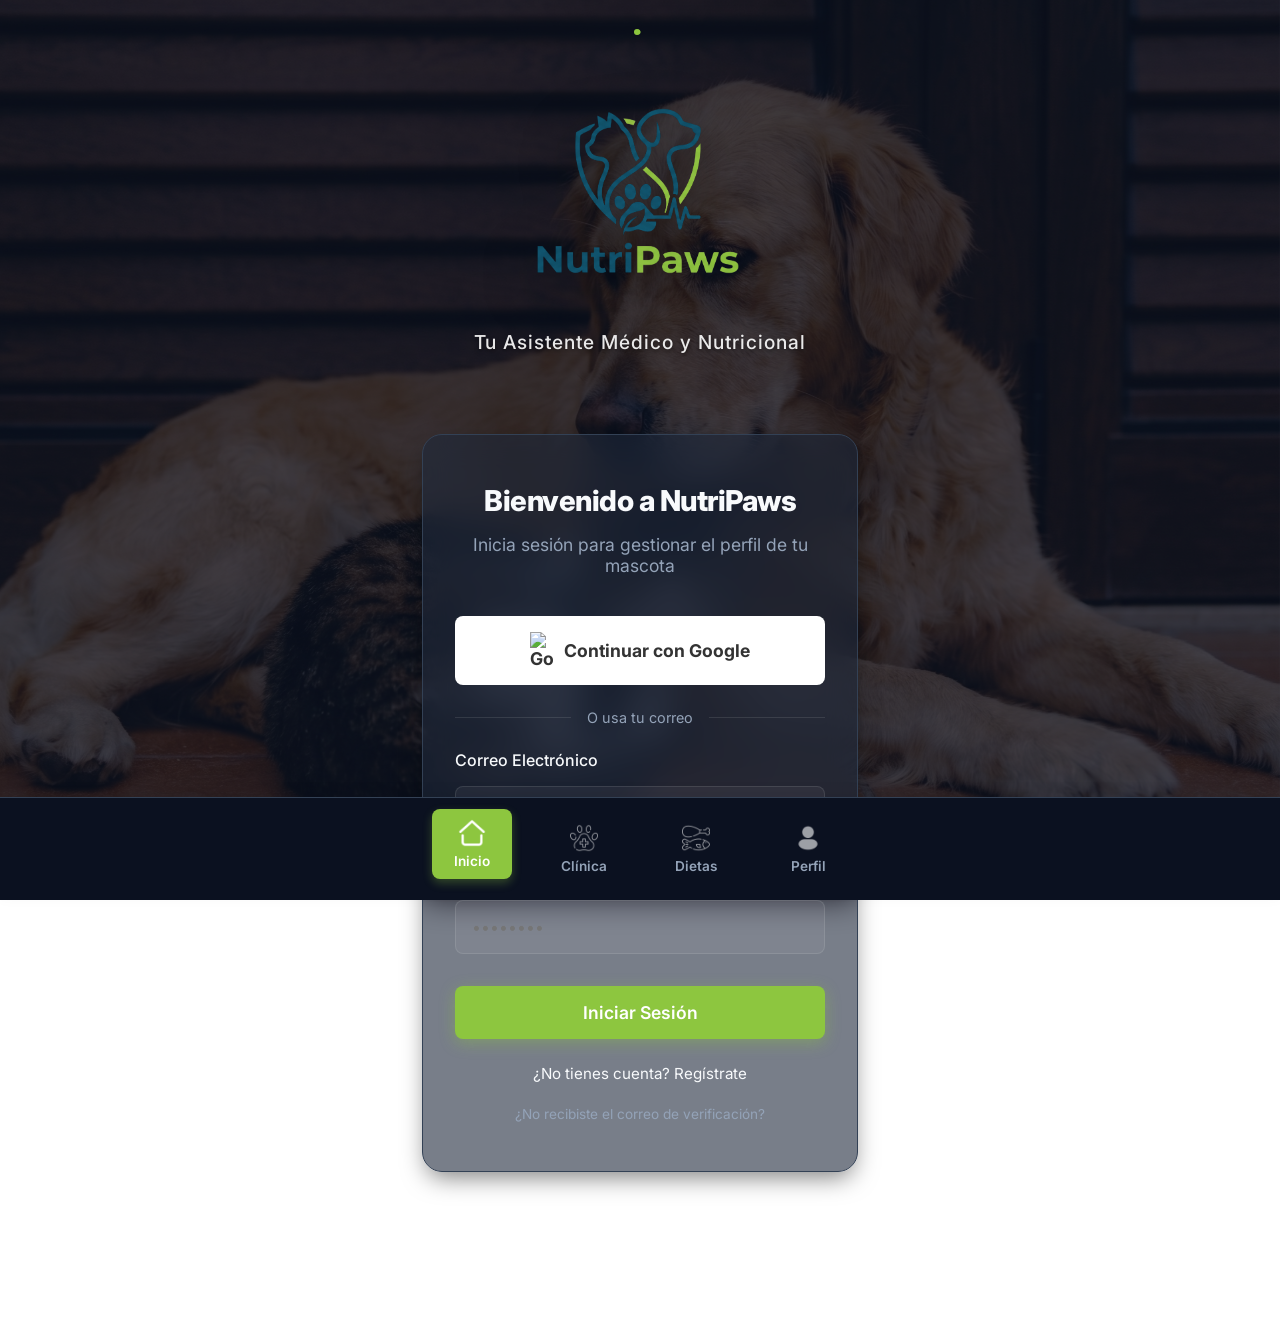
==== android-app/app/src/main/assets/public/index.html @ e09acbfc "feat: complete Nutripaws refactoring, add landing page, secure API and optimize UI" ====
<!DOCTYPE html>
<html lang="es" data-theme="dark">
<head>
    <meta charset="UTF-8">
    <meta name="viewport" content="width=device-width, initial-scale=1.0">
    <title>NutriPaws | El Mejor Asistente de Salud y Nutrición para tu Mascota</title>
    
    <!-- SEO Básico -->
    <meta name="description" content="NutriPaws es tu asistente inteligente para mascotas. Calcula dietas BARF, agenda chequeos médicos, guarda historiales y detecta problemas de piel con nuestra IA dermatológica.">
    <meta name="keywords" content="mascotas, nutrición canina, dieta BARF, veterinario IA, salud animal, perros, gatos, calendario mascotas">
    <meta name="author" content="NutriPaws">
    <meta name="robots" content="index, follow">

    <!-- Open Graph (Facebook, LinkedIn, WhatsApp) -->
    <meta property="og:title" content="NutriPaws | Asistente Inteligente para Mascotas">
    <meta property="og:description" content="Calcula dietas, analiza la piel con IA y agenda los chequeos de tu mejor amigo.">
    <meta property="og:type" content="website">
    <meta property="og:url" content="https://nutripaws.app">
    <meta property="og:image" content="https://nutripaws.app/assets/logo-fondo.png">

    <!-- Twitter Cards -->
    <meta name="twitter:card" content="summary_large_image">
    <meta name="twitter:title" content="NutriPaws | Salud e IA para tu Mascota">
    <meta name="twitter:description" content="La herramienta definitiva para dueños responsables. Nutrición, calendario y diagnósticos con IA.">

    <link rel="icon" type="image/png" href="assets/logo-fondo.png">
    <link href="https://fonts.googleapis.com/css2?family=Inter:wght@400;500;600;700;800&display=swap" rel="stylesheet">
    <link rel="stylesheet" href="styles.css?v=4">
    <script src="https://cdnjs.cloudflare.com/ajax/libs/html2pdf.js/0.10.1/html2pdf.bundle.min.js"></script>
    <style>
        /* Ajustes extra para descompactar la UI */
        .dashboard-grid {
            display: grid;
            grid-template-columns: 1fr 1fr;
            gap: 2rem; /* Más espacio */
        }
        @media (max-width: 768px) {
            .dashboard-grid {
                grid-template-columns: 1fr;
            }
            .view-section {
                padding: 1rem;
                margin-top: 1rem;
            }
        }
        .view-section {
            padding: 2rem;
            margin-top: 2rem;
        }
    </style>

    <style>
    /* Forzar barra inferior en PC para que no desaparezca la navegacion */
    @media (min-width: 769px) {
        .bottom-bar {
            display: flex !important;
            position: fixed;
            bottom: 0;
            left: 0;
            width: 100%;
            background: var(--bg-color);
            border-top: 1px solid var(--border-color);
            justify-content: center;
            gap: 2rem;
            padding: 1rem;
            z-index: 9998;
            box-shadow: 0 -4px 15px rgba(0,0,0,0.05);
        }
        .bottom-nav-item {
            display: flex;
            flex-direction: column;
            align-items: center;
            background: transparent;
            border: none;
            color: var(--text-muted);
            cursor: pointer;
            padding: 0.5rem;
            border-radius: 8px;
            transition: all 0.2s;
            width: 80px;
            height: 70px;
            justify-content: center;
        }
        .bottom-nav-item img {
            width: 28px;
            height: 28px;
            opacity: 0.6;
            transition: all 0.2s;
            filter: invert(0);
        }
        [data-theme="dark"] .bottom-nav-item img {
            filter: invert(1);
        }
        .bottom-nav-item.active {
            background: var(--brand-green);
            color: white;
            transform: translateY(-5px);
            box-shadow: 0 4px 10px rgba(141, 198, 63, 0.3);
        }
        .bottom-nav-item.active img {
            opacity: 1;
            filter: invert(1);
        }
        .bottom-nav-item span {
            font-size: 0.85rem;
            margin-top: 6px;
            font-weight: 600;
        }
        main.container {
            padding-bottom: 120px !important;
        }
    }
    </style>
</head>
<body>
    <input type="file" id="dashboard-avatar-upload" accept="image/*" style="display: none;">
    <div class="hero-bg"></div>
    <div class="hero-overlay"></div>
    
    <!-- Menú Desplegable y Botón Premium (Totalmente Arriba a la Derecha) -->
    <div class="user-menu" id="user-menu-container" style="display: none; position: fixed; top: 1.5rem; right: 1.5rem; z-index: 1000; align-items: center; gap: 0.8rem;">
        <div style="display: flex; flex-direction: column; align-items: flex-end;">
            <button id="btn-upgrade-early" class="btn-primary" style="display: none; padding: 0.6rem 1.2rem; font-size: 0.9rem; font-weight: bold; box-shadow: 0 4px 15px rgba(34, 197, 94, 0.4);">
                Únete a UltraPaws
            </button>
            <span id="trial-days-left" style="display: none; color: var(--brand-green); font-size: 0.75rem; margin-top: 0.3rem; font-weight: 600;"></span>
        </div>
        <button id="menu-trigger" style="background: rgba(255,255,255,0.15); border: 1px solid rgba(255,255,255,0.3); border-radius: 8px; width: 48px; height: 48px; color: white; cursor: pointer; font-size: 1.5rem; display: flex; align-items: center; justify-content: center; backdrop-filter: blur(10px); transition: all 0.2s ease;" title="Menú">☰</button>
        <div id="dropdown-menu" style="display: none; position: absolute; right: 0; top: 60px; background: rgba(15, 23, 42, 0.95); backdrop-filter: blur(15px); border: 1px solid rgba(255,255,255,0.1); border-radius: 12px; padding: 0.8rem; width: 220px; box-shadow: 0 10px 25px rgba(0,0,0,0.5);">
            <button id="theme-btn-menu" style="width: 100%; text-align: left; background: transparent; border: none; color: white; padding: 0.8rem; cursor: pointer; border-bottom: 1px solid rgba(255,255,255,0.05); font-size: 1rem; border-radius: 6px; transition: background 0.2s;">☀️ Cambiar Tema</button>
            <button style="width: 100%; text-align: left; background: transparent; border: none; color: var(--text-muted); padding: 0.8rem; cursor: pointer; border-bottom: 1px solid rgba(255,255,255,0.05); font-size: 1rem; border-radius: 6px; transition: background 0.2s;">Soporte</button>
            <button id="btn-logout" style="width: 100%; text-align: left; background: transparent; border: none; color: #ff6b6b; padding: 0.8rem; cursor: pointer; font-size: 1rem; border-radius: 6px; transition: background 0.2s;">Cerrar Sesión</button>
        </div>
    </div>
    
    <header style="display: flex; flex-direction: column; align-items: center; justify-content: center; width: 100%; margin-top: 3rem; margin-bottom: 1rem;">
        <div class="logo" style="text-align: center;">
            <img src="assets/logo-transparente.png" alt="NutriPaws Logo" style="height: 220px; max-width: 90vw; object-fit: contain; filter: drop-shadow(0 15px 25px rgba(0,0,0,0.5)); transition: transform 0.3s ease;">
        </div>
        <p class="subtitle" id="header-subtitle" style="margin-top: 1rem; font-size: 1.2rem; font-weight: 500; color: rgba(255,255,255,0.9); letter-spacing: 1px;">Tu Asistente Médico y Nutricional</p>
    </header>

    <!-- ================= VISTA 1: LOGIN ================= -->
    <main class="container view-section" id="view-login" style="max-width: 500px;">
        <div class="card" style="text-align: center; padding: 3rem 2rem;">
            <h2 id="auth-title" style="margin-bottom: 1rem; font-size: 1.8rem;">Bienvenido a NutriPaws</h2>
            <p id="auth-subtitle" style="color: var(--text-muted); margin-bottom: 2.5rem; font-size: 1.1rem;">Inicia sesión para gestionar el perfil de tu mascota</p>
            <div id="login-container">
                <button id="btn-login-google" style="width: 100%; padding: 1rem; margin-bottom: 1.5rem; border-radius: 8px; border: none; background: white; color: #333; font-weight: bold; font-size: 1.1rem; cursor: pointer; display: flex; align-items: center; justify-content: center; gap: 10px; transition: transform 0.2s;">
                    <img src="https://www.gstatic.com/firebasejs/ui/2.0.0/images/auth/google.svg" style="width: 24px;" alt="Google">
                    Continuar con Google
                </button>
                  <div style="display: flex; align-items: center; margin-bottom: 1.5rem;">
                    <div style="flex: 1; height: 1px; background: rgba(255,255,255,0.1);"></div>
                    <span style="padding: 0 1rem; color: var(--text-muted); font-size: 0.9rem;">O usa tu correo</span>
                    <div style="flex: 1; height: 1px; background: rgba(255,255,255,0.1);"></div>
                </div>

                <form id="login-form">
                    <div class="form-group" style="text-align: left; margin-bottom: 1.5rem;">
                        <label style="font-size: 1rem;">Correo Electrónico</label>
                        <input type="email" id="login-email" placeholder="ejemplo@correo.com" required style="padding: 1rem; font-size: 1rem; width: 100%; box-sizing: border-box; background: rgba(255,255,255,0.05); border: 1px solid rgba(255,255,255,0.1); color: white; border-radius: 8px; margin-top: 0.5rem;">
                    </div>
                    <div class="form-group" style="text-align: left; margin-bottom: 2rem;">
                        <label style="font-size: 1rem;">Contraseña</label>
                        <input type="password" id="login-password" placeholder="••••••••" required minlength="6" style="padding: 1rem; font-size: 1rem; width: 100%; box-sizing: border-box; background: rgba(255,255,255,0.05); border: 1px solid rgba(255,255,255,0.1); color: white; border-radius: 8px; margin-top: 0.5rem;">
                    </div>
                    <div class="form-group" id="confirm-password-group" style="display: none; text-align: left; margin-bottom: 2rem;">
                        <label style="font-size: 1rem;">Confirmar Contraseña</label>
                        <input type="password" id="login-password-confirm" placeholder="••••••••" minlength="6" style="padding: 1rem; font-size: 1rem; width: 100%; box-sizing: border-box; background: rgba(255,255,255,0.05); border: 1px solid rgba(255,255,255,0.1); color: white; border-radius: 8px; margin-top: 0.5rem;">
                    </div>
                    <button type="submit" id="btn-submit-email" class="btn-primary" style="width: 100%; padding: 1rem; font-size: 1.1rem; border-radius: 8px;">Iniciar Sesión</button>
                    
                    <div style="text-align: center; margin-top: 1.5rem;">
                        <a href="#" id="toggle-auth-mode" style="color: var(--primary); text-decoration: none; font-size: 0.95rem;">¿No tienes cuenta? Regístrate</a>
                        <br><br>
                        <a href="#" id="help-resend-email" style="color: var(--text-muted); text-decoration: none; font-size: 0.85rem; display: inline-block;">¿No recibiste el correo de verificación?</a>
                    </div>
                </form>
            </div>
        </div>
    </main>

    <!-- ================= VISTA 2: DASHBOARD ================= -->
    <main class="container view-section" id="view-dashboard" style="display: none; max-width: 1000px; width: 100%;">
        
        <!-- ================= TAB: INICIO ================= -->
        <section id="tab-inicio" class="app-tab active-tab">
            <div style="display: flex; justify-content: space-between; align-items: center; flex-wrap: wrap; gap: 1.5rem; margin-bottom: 3rem;">
            <h2 style="font-size: 2.2rem; margin: 0;">Hola, <span id="user-name-display">Usuario</span> <button id="edit-name-btn" style="background:none; border:none; color: var(--text-muted); cursor:pointer; font-size: 1.4rem; transition: transform 0.2s; margin-left: 0.5rem;" title="Editar nombre"><svg width="20" height="20" viewBox="0 0 24 24" fill="none" stroke="currentColor" stroke-width="2" stroke-linecap="round" stroke-linejoin="round"><path d="M12 20h9"></path><path d="M16.5 3.5a2.121 2.121 0 0 1 3 3L7 19l-4 1 1-4L16.5 3.5z"></path></svg></button></h2>
            <div style="display: flex; gap: 1rem; flex-wrap: wrap;">
                <button class="btn-emergency" id="btn-emergency-sos">
                    <svg width="24" height="24" viewBox="0 0 24 24" fill="none" stroke="currentColor" stroke-width="2" stroke-linecap="round" stroke-linejoin="round"><path d="M10.29 3.86L1.82 18a2 2 0 0 0 1.71 3h16.94a2 2 0 0 0 1.71-3L13.71 3.86a2 2 0 0 0-3.42 0z"></path><line x1="12" y1="9" x2="12" y2="13"></line><line x1="12" y1="17" x2="12.01" y2="17"></line></svg>
                    <span class="emergency-text">Emergencia</span>
                </button>
                <button class="btn-primary" id="btn-goto-create-pet" style="padding: 1rem 2rem; font-size: 1.1rem; border-radius: 12px; transition: transform 0.2s;">+ Añadir Mascota</button>
            </div>
        </div>

        <!-- Contenedor Dinámico de Mascotas -->
        <div id="pets-list-container" style="margin-bottom: 3rem; display: flex; flex-direction: column; gap: 1.5rem;">
            <div style="text-align: center; padding: 3rem; background: rgba(15, 23, 42, 0.4); border-radius: 20px; border: 2px dashed rgba(255,255,255,0.1);">
                <p style="color: var(--text-muted); font-size: 1.2rem; margin-bottom: 1rem;">No tienes mascotas registradas aún.</p>
                <p style="color: var(--text-muted); font-size: 1rem;">Añade tu primer peludo para comenzar.</p>
            </div>
        </div>

        </section>

        <!-- ================= TAB: CLÍNICA ================= -->
        <section id="tab-clinica" class="app-tab">
            <!-- Módulo: Registros Médicos y Calendario -->
            <div class="dashboard-grid" style="margin-bottom: 2.5rem;">
            <div class="card" style="grid-column: span 2;">
                <div style="display: flex; justify-content: space-between; align-items: center; margin-bottom: 1.5rem;">
                    <h2 style="font-size: 1.5rem; margin: 0;">Registro Médico IA</h2>
                    <select id="medical-pet-select" style="padding: 0.5rem; border-radius: 8px; border: 1px solid rgba(255,255,255,0.2); background: rgba(0,0,0,0.3); color: white;"></select>
                </div>
                <p style="color: var(--text-muted); margin-bottom: 1.5rem; line-height: 1.6;">
                    Escribe notas o sube un documento. La IA de NutriPaws extraerá los eventos (vacunas, medicinas, chequeos) y los añadirá a la agenda de la mascota seleccionada automáticamente.
                </p>
                
                <form id="medical-form">
                    <textarea id="medical-notes" placeholder="Ej: Hoy le tocaba la Séxtuple pero el doc dijo que volvamos en 5 días..." style="width: 100%; height: 120px; padding: 1rem; border-radius: 12px; border: 1px solid rgba(255,255,255,0.1); background: rgba(0,0,0,0.3); color: white; font-family: inherit; margin-bottom: 1.5rem; resize: none; font-size: 1rem;"></textarea>
                    
                    <div style="display: flex; gap: 1rem; flex-wrap: wrap;">
                        <button id="btn-process-medical" class="btn-primary" style="flex: 1;">Analizar y Agendar</button>
                        <button type="button" id="btn-upload-medical-doc" class="btn-secondary" style="flex: 1; display: flex; align-items: center; justify-content: center; gap: 8px;">
                            <svg width="20" height="20" viewBox="0 0 24 24" fill="none" stroke="currentColor" stroke-width="2" stroke-linecap="round" stroke-linejoin="round"><path d="M14 2H6a2 2 0 0 0-2 2v16a2 2 0 0 0 2 2h12a2 2 0 0 0 2-2V8z"></path><polyline points="14 2 14 8 20 8"></polyline><line x1="12" y1="18" x2="12" y2="12"></line><line x1="9" y1="15" x2="15" y2="15"></line></svg>
                            Subir PDF/Foto
                        </button>
                        <input type="file" id="medical-doc-input" accept=".pdf,image/*" style="display: none;">
                    </div>
                </form>
            </div>

            <!-- Columna 2: Calendario -->
            <div class="card" style="padding: 2rem;">
                <h3 style="font-size: 1.3rem; margin-bottom: 1.5rem;">Próximos Eventos</h3>
                <div id="calendar-events" style="margin-top: 1rem;">
                    <p style="color: var(--text-muted); font-size: 0.9rem;">No hay citas agendadas.</p>
                </div>
            </div>
        </div>

        <!-- Módulo: AI-SkinGuard -->
        <div class="card" style="margin-bottom: 2.5rem; padding: 2.5rem; border: 1px solid rgba(16, 185, 129, 0.3); background: linear-gradient(135deg, rgba(15, 23, 42, 0.8), rgba(6, 78, 59, 0.4));">
            <div style="display: flex; justify-content: space-between; align-items: center; margin-bottom: 1rem;">
                <h3 style="font-size: 1.5rem; margin: 0; color: #34d399; display: flex; align-items: center; gap: 0.5rem;">
                    Análisis de Piel
                </h3>
                <select id="skin-pet-select" style="padding: 0.5rem; border-radius: 8px; border: 1px solid rgba(255,255,255,0.2); background: rgba(0,0,0,0.3); color: white;"></select>
            </div>
            <p style="color: var(--text-muted); margin-bottom: 1.5rem; font-size: 1rem; max-width: 600px;">
                ¿Tu peludo tiene un sarpullido, costra o zona sin pelo? Sube una foto y nuestra IA dermatológica te dará una evaluación instantánea, y la guardará en el expediente de la mascota seleccionada.
            </p>
            
            <div id="skinguard-upload-area" style="border: 2px dashed rgba(52, 211, 153, 0.4); border-radius: 12px; padding: 2rem; text-align: center; background: rgba(0,0,0,0.2); cursor: pointer; transition: all 0.3s; margin-bottom: 1.5rem; position: relative; overflow: hidden;">
                <input type="file" id="skinguard-input" accept="image/*" style="position: absolute; top: 0; left: 0; width: 100%; height: 100%; opacity: 0; cursor: pointer;">
                <div id="skinguard-upload-content">
                    <div style="margin-bottom: 1rem; color: #34d399;"><svg width="48" height="48" viewBox="0 0 24 24" fill="none" stroke="currentColor" stroke-width="2" stroke-linecap="round" stroke-linejoin="round"><path d="M23 19a2 2 0 0 1-2 2H3a2 2 0 0 1-2-2V8a2 2 0 0 1 2-2h4l2-3h6l2 3h4a2 2 0 0 1 2 2z"></path><circle cx="12" cy="13" r="4"></circle></svg></div>
                    <p style="font-size: 1.1rem; font-weight: bold; color: var(--text-main);">Toca para abrir la cámara o subir foto</p>
                    <p style="font-size: 0.9rem; color: var(--text-muted); margin-top: 0.5rem;">Formatos soportados: JPG, PNG</p>
                </div>
                <div id="skinguard-loading" style="display: none; align-items: center; justify-content: center; flex-direction: column;">
                    <div style="width: 60px; height: 60px; border-radius: 50%; border: 3px solid rgba(52, 211, 153, 0.1); border-top-color: #34d399; animation: spin 1s linear infinite; margin-bottom: 1rem;"></div>
                    <p style="color: #34d399; font-weight: bold;">Analizando con Gemini Vision...</p>
                </div>
            </div>

            <div id="skinguard-results" style="display: none; background: rgba(0,0,0,0.4); border-radius: 12px; padding: 1.5rem; border: 1px solid rgba(255,255,255,0.05);">
                <h4 style="color: #34d399; margin-bottom: 0.5rem; font-size: 1.2rem;">Resultado del Análisis</h4>
                <p><strong>Diagnóstico Presuntivo:</strong> <span id="sg-res-diag"></span></p>
                <p><strong>Probabilidad:</strong> <span id="sg-res-prob"></span></p>
                <p><strong>Urgencia:</strong> <span id="sg-res-urg" style="font-weight: bold;"></span></p>
                <div style="margin-top: 1rem;">
                    <strong>Explicación Médica:</strong>
                    <p id="sg-res-exp" style="color: var(--text-muted); margin-top: 0.5rem; font-size: 0.95rem;"></p>
                </div>
                <div style="margin-top: 1rem;">
                    <strong>Recomendaciones / Primeros Auxilios:</strong>
                    <ul id="sg-res-aid" style="margin-top: 0.5rem; margin-left: 1.5rem; color: var(--text-muted); font-size: 0.95rem;"></ul>
                </div>
            </div>
        </div>

            </div>
        </section>

        <!-- ================= TAB: DIETAS ================= -->
        <section id="tab-dietas" class="app-tab">
            <!-- Módulo: Calculadora Rápida -->
        <div class="card" style="padding: 2.5rem; text-align: center; border: 1px solid rgba(139, 92, 246, 0.3); background: linear-gradient(135deg, rgba(15, 23, 42, 0.8), rgba(30, 27, 75, 0.8));">
            <h3 style="font-size: 1.5rem; margin-bottom: 1rem; color: #a78bfa;">Calculadora Rápida</h3>
            <p style="color: var(--text-muted); margin-bottom: 2rem; font-size: 1.1rem;">¿Quieres calcular una dieta para una mascota que no es tuya?</p>
            <div style="display: flex; gap: 1rem; justify-content: center; flex-wrap: wrap;">
                <button class="btn-secondary" id="btn-quick-calc" style="padding: 1rem 2rem; font-size: 1.1rem; border: 1px solid #8b5cf6; background: rgba(139, 92, 246, 0.1); color: #c4b5fd;">Usar Calculadora Rápida</button>
            </div>
        </div>

        <!-- Módulo: Calculadora de Dosificación Médica (Urgencias / Venta Libre) -->
        <div class="card" style="margin-top: 2.5rem; padding: 2.5rem; border: 1px solid rgba(239, 68, 68, 0.3); background: linear-gradient(135deg, rgba(15, 23, 42, 0.8), rgba(127, 29, 29, 0.4));">
            <div style="display: flex; justify-content: space-between; align-items: center; margin-bottom: 1rem;">
                <h3 style="font-size: 1.5rem; margin: 0; color: #f87171; display: flex; align-items: center; gap: 0.5rem;">
                    Dosificación de Emergencia
                </h3>
            </div>
            <p style="color: var(--text-muted); margin-bottom: 1.5rem; font-size: 0.95rem; max-width: 600px;">
                <strong style="color: #ef4444;">ADVERTENCIA:</strong> Esta es una guía matemática estricta basada en fórmulas veterinarias estándar para medicamentos de primeros auxilios. <strong>NO sustituye el criterio de un profesional.</strong> Usar solo en caso de emergencia extrema.
            </p>
            
            <div class="dose-grid" style="margin-bottom: 1.5rem;">
                <div class="form-group">
                    <label style="font-size: 1rem; color: var(--text-main);">Especie</label>
                    <select id="dose-species" style="width: 100%; padding: 1rem; border-radius: 8px; border: 1px solid rgba(255,255,255,0.2); background: rgba(0,0,0,0.3); color: white; font-size: 1rem;">
                        <option value="perro">Perro</option>
                        <option value="gato">Gato</option>
                    </select>
                </div>
                <div class="form-group">
                    <label style="font-size: 1rem; color: var(--text-main);">Peso (Kg)</label>
                    <input type="number" id="dose-weight" placeholder="Ej: 15" min="0.1" step="0.1" style="width: 100%; padding: 1rem; border-radius: 8px; border: 1px solid rgba(255,255,255,0.2); background: rgba(0,0,0,0.3); color: white; font-size: 1rem;">
                </div>
            </div>

            <div class="form-group" style="margin-bottom: 1.5rem;">
                <label style="font-size: 1rem; color: var(--text-main);">Medicamento (Venta Libre)</label>
                <select id="dose-medication" style="width: 100%; padding: 1rem; border-radius: 8px; border: 1px solid rgba(255,255,255,0.2); background: rgba(0,0,0,0.3); color: white; font-size: 1rem;">
                    <!-- Se llena con JS -->
                </select>
                <p id="dose-warning-text" style="color: #fbbf24; font-size: 0.85rem; margin-top: 0.5rem; display: none;"></p>
            </div>
            
            <button id="btn-calculate-dose" class="btn-primary" style="width: 100%; background: #ef4444; border: none; padding: 1rem; font-size: 1.1rem; box-shadow: 0 4px 15px rgba(239, 68, 68, 0.4);">Calcular Dosis</button>
            
            <div id="dose-result-container" style="display: none; margin-top: 1.5rem; background: rgba(0,0,0,0.4); border-radius: 12px; padding: 1.5rem; border: 1px solid rgba(239, 68, 68, 0.3);">
                <h4 style="color: #f87171; margin-bottom: 0.5rem; font-size: 1.2rem; text-align: center;">Dosis Recomendada</h4>
                <p id="dose-result-value" style="font-size: 2rem; font-weight: bold; color: white; text-align: center; margin-bottom: 0.5rem;">--</p>
                <p id="dose-result-math" style="color: var(--text-muted); font-size: 0.9rem; text-align: center;"></p>
            </div>
        </div>
            </div>
        </section>

        <!-- ================= TAB: PERFIL ================= -->
        <section id="tab-perfil" class="app-tab">
            <div class="card" style="padding: 2.5rem; text-align: center;">
                <div id="profile-avatar-container" style="width: 80px; height: 80px; background: rgba(52, 211, 153, 0.2); border-radius: 50%; display: flex; align-items: center; justify-content: center; margin: 0 auto 1.5rem auto; cursor: pointer; position: relative; overflow: hidden; border: 2px solid transparent; transition: all 0.3s;" title="Cambiar foto de perfil">
                    <img id="profile-avatar-img" src="assets/icons/user.png" style="width: 40px; filter: invert(1); opacity: 0.8; object-fit: cover; width: 100%; height: 100%;" alt="User">
                    <div style="position: absolute; bottom: 0; background: rgba(0,0,0,0.6); width: 100%; text-align: center; font-size: 0.7rem; padding: 2px 0;">Editar</div>
                    <input type="file" id="avatar-input" accept="image/*" style="display: none;">
                </div>
                <h3 style="font-size: 1.8rem; margin-bottom: 0.5rem;" id="profile-name-display">Usuario</h3>
                <p style="color: var(--text-muted); margin-bottom: 2rem;">Gestiona tu cuenta y ajustes</p>
                
                <div style="display: flex; flex-direction: column; gap: 1rem; max-width: 400px; margin: 0 auto;">
                    <button id="btn-profile-theme" class="btn-secondary" style="background: rgba(255,255,255,0.05); border: none; text-align: left; padding: 1.2rem; display: flex; align-items: center; gap: 1rem;">
                        <svg width="20" height="20" viewBox="0 0 24 24" fill="none" stroke="currentColor" stroke-width="2"><path d="M21 12.79A9 9 0 1 1 11.21 3 7 7 0 0 0 21 12.79z"></path></svg>
                        Cambiar Tema
                    </button>
                    <button id="btn-profile-support" class="btn-secondary" style="background: rgba(255,255,255,0.05); border: none; text-align: left; padding: 1.2rem; display: flex; align-items: center; gap: 1rem;">
                        <svg width="20" height="20" viewBox="0 0 24 24" fill="none" stroke="currentColor" stroke-width="2"><circle cx="12" cy="12" r="10"></circle><path d="M9.09 9a3 3 0 0 1 5.83 1c0 2-3 3-3 3"></path><line x1="12" y1="17" x2="12.01" y2="17"></line></svg>
                        Soporte
                    </button>
                    <button id="btn-profile-sub" class="btn-primary" style="background: linear-gradient(45deg, #10b981, #059669); border: none; text-align: left; padding: 1.2rem; display: flex; align-items: center; gap: 1rem; box-shadow: 0 4px 15px rgba(16, 185, 129, 0.3);">
                        <svg width="20" height="20" viewBox="0 0 24 24" fill="none" stroke="currentColor" stroke-width="2"><polygon points="12 2 15.09 8.26 22 9.27 17 14.14 18.18 21.02 12 17.77 5.82 21.02 7 14.14 2 9.27 8.91 8.26 12 2"></polygon></svg>
                        Suscripción UltraPaws
                    </button>
                    <button id="btn-profile-logout" class="btn-secondary" style="background: rgba(239, 68, 68, 0.1); border: 1px solid rgba(239, 68, 68, 0.2); color: #ef4444; text-align: left; padding: 1.2rem; display: flex; align-items: center; gap: 1rem; margin-top: 1rem;">
                        <svg width="20" height="20" viewBox="0 0 24 24" fill="none" stroke="currentColor" stroke-width="2"><path d="M9 21H5a2 2 0 0 1-2-2V5a2 2 0 0 1 2-2h4"></path><polyline points="16 17 21 12 16 7"></polyline><line x1="21" y1="12" x2="9" y2="12"></line></svg>
                        Cerrar Sesión
                    </button>
                </div>
            </div>
        </section>

    </main>

    <!-- ================= VISTA 2.5: CREAR PERFIL ================= -->
    <main class="container view-section" id="view-create-pet" style="display: none; max-width: 600px;">
        <button id="btn-back-from-create" class="btn-secondary" style="margin-bottom: 1.5rem; border: none; display: flex; align-items: center; gap: 0.5rem; padding: 0.8rem 1.5rem; font-size: 1rem; background: rgba(255,255,255,0.1);">
            <span>◀ Cancelar</span>
        </button>

        <div class="card" style="padding: 2.5rem;">
            <h2 style="font-size: 1.8rem; margin-bottom: 0.5rem; text-align: center;">Nuevo Miembro de la Familia</h2>
            <p style="color: var(--text-muted); text-align: center; margin-bottom: 2rem;">Ingresa los datos principales de tu mascota</p>

            <form id="create-pet-form">
                <!-- Avatar Upload (Aislado aquí) -->
                <div style="display: flex; justify-content: center; margin-bottom: 2rem;">
                    <label for="pet-avatar-upload" style="cursor: pointer; display: block; position: relative;" title="Subir foto de la mascota">
                        <img id="pet-avatar-img" src="" style="display: none; width: 100px; height: 100px; border-radius: 50%; object-fit: cover; border: 3px solid rgba(255,255,255,0.2);">
                        <div id="pet-avatar-placeholder" style="width: 100px; height: 100px; background: rgba(255,255,255,0.1); border-radius: 50%; display: flex; align-items: center; justify-content: center; font-size: 2.5rem; border: 2px dashed rgba(255,255,255,0.3); transition: background 0.3s;">
                            📷
                        </div>
                    </label>
                    <input type="file" id="pet-avatar-upload" accept="image/*" style="display: none;">
                </div>

                <div class="form-group" style="margin-bottom: 1.5rem;">
                    <label style="font-size: 1.1rem;">¿Cómo se llama?</label>
                    <input type="text" id="create-pet-name" placeholder="Ej: Max, Luna..." required style="width: 100%; padding: 1rem; border-radius: 8px; border: 1px solid rgba(255,255,255,0.2); background: rgba(0,0,0,0.2); color: white; font-size: 1.1rem;">
                </div>

                <div class="options-grid" style="margin-bottom: 1.5rem;">
                    <label class="radio-card">
                        <input type="radio" name="create_especie" value="perro" required>
                        <span class="card-content" style="font-size: 1.1rem; padding: 1rem;">🐶 Perro</span>
                    </label>
                    <label class="radio-card">
                        <input type="radio" name="create_especie" value="gato">
                        <span class="card-content" style="font-size: 1.1rem; padding: 1rem;">🐱 Gato</span>
                    </label>
                </div>

                <div class="form-group" style="margin-bottom: 1.5rem;">
                    <label style="font-size: 1.1rem;">Raza</label>
                    <select id="create-pet-raza" required style="padding: 1rem; font-size: 1.1rem;">
                        <option value="">Selecciona primero la especie...</option>
                    </select>
                </div>

                <div class="age-group" style="margin-bottom: 1.5rem;">
                    <div class="form-group">
                        <label style="font-size: 1.1rem;">Años</label>
                        <input type="number" id="create-pet-anos" step="0.1" min="0" max="30" placeholder="0" style="padding: 1rem; font-size: 1.1rem;">
                    </div>
                    <div class="form-group">
                        <label style="font-size: 1.1rem;">Meses</label>
                        <input type="number" id="create-pet-meses" step="0.1" min="0" placeholder="0" style="padding: 1rem; font-size: 1.1rem;">
                    </div>
                </div>

                <div class="form-group" style="margin-bottom: 2rem;">
                    <label style="font-size: 1.1rem;">Tipo de Dieta Preferida 🥩🥣</label>
                    <select id="create-pet-tipo-dieta" style="padding: 1rem; font-size: 1.1rem; width: 100%; border: 1px solid var(--brand-green);">
                        <option value="barf">Dieta BARF / Natural (100% Fresco)</option>
                        <option value="mixta">Dieta Mixta (Croquetas/Perrarina + Fresco)</option>
                    </select>
                    <p style="color: var(--text-muted); font-size: 0.9rem; margin-top: 0.5rem; line-height: 1.4;">
                        El cálculo de la Dieta Mixta se hará con un 80% Comercial y 20% Fresco para máxima seguridad nutricional.
                    </p>
                </div>

                <div class="form-group" style="margin-bottom: 3rem;">
                    <label style="font-size: 1.1rem;">Personalidad (Opcional) 💖</label>
                    <select id="create-pet-personalidad" style="padding: 1rem; font-size: 1.1rem; width: 100%;">
                        <option value="">No especificar</option>
                        <option value="jugueton">Muy juguetón / Activo</option>
                        <option value="dormilon">Dormilón / Tranquilo</option>
                        <option value="timido">Tímido / Reservado</option>
                        <option value="guardian">Guardián protector</option>
                        <option value="mimoso">Súper mimoso</option>
                    </select>
                </div>

                <button type="submit" class="btn-primary" style="padding: 1.2rem; font-size: 1.2rem; width: 100%; border-radius: 12px; margin-top: 1rem;">Guardar Perfil</button>
            </form>
        </div>
    </main>

    <!-- ================= VISTA 3: CALCULADORA ================= -->
    <main class="container view-section" id="view-calculator" style="display: none; max-width: 800px;">
        <button id="btn-close-calculator" class="btn-secondary" style="margin-bottom: 1.5rem; border: none; display: flex; align-items: center; gap: 0.5rem; padding: 0.8rem 1.5rem; font-size: 1.1rem; background: rgba(255,255,255,0.1);">
            <span>◀ Volver al Dashboard</span>
        </button>

        <div class="card" id="calculator-card" style="padding: 2.5rem;">
            <form id="barf-form">
                
                <div id="calc-guest-fields" style="display: none; border-bottom: 1px solid rgba(255,255,255,0.1); padding-bottom: 2rem; margin-bottom: 2rem;">
                    <h2 style="font-size: 1.5rem; margin-bottom: 1.5rem; color: #a78bfa;">Datos Base del Paciente (No Guardado)</h2>
                    <div class="options-grid" style="margin-bottom: 1.5rem;">
                        <label class="radio-card">
                            <input type="radio" name="guest_especie" value="perro">
                            <span class="card-content" style="font-size: 1.1rem; padding: 1rem;">🐶 Perro</span>
                        </label>
                        <label class="radio-card">
                            <input type="radio" name="guest_especie" value="gato">
                            <span class="card-content" style="font-size: 1.1rem; padding: 1rem;">🐱 Gato</span>
                        </label>
                    </div>
                    <div class="age-group">
                        <div class="form-group">
                            <label style="font-size: 1.1rem;">Años</label>
                            <input type="number" name="guest_anos" id="guest_anos" step="0.1" min="0" max="30" placeholder="0" style="padding: 1rem; font-size: 1.1rem;">
                        </div>
                        <div class="form-group">
                            <label style="font-size: 1.1rem;">Meses</label>
                            <input type="number" name="guest_meses" id="guest_meses" step="0.1" min="0" placeholder="0" style="padding: 1rem; font-size: 1.1rem;">
                        </div>
                    </div>
                </div>

                <div class="step" id="step-1" style="display: none;">
                    <h2 style="font-size: 1.8rem; margin-bottom: 1.5rem;"><span class="step-num">1</span> Datos Físicos Actuales</h2>
                    
                    <p style="color: var(--brand-green); margin-bottom: 1.5rem; font-size: 1.1rem;" id="calc-phys-desc">Ingresa el peso y nivel de actividad actual de tu mascota para calcular su dieta exacta hoy.</p>


                    
                    <div class="form-group" style="margin-bottom: 1.5rem;">
                        <label style="font-size: 1.1rem;">Peso Corporal</label>
                        <div style="display: flex; gap: 0.5rem;">
                            <input type="number" name="peso" step="0.1" min="0.5" placeholder="Ej. 15.5" required style="flex: 1; padding: 1rem; font-size: 1.1rem;">
                            <select name="unidad_peso" style="width: 90px; padding-left: 0.5rem; padding-right: 0.5rem; font-size: 1.1rem;">
                                <option value="kg">kg</option>
                                <option value="lbs">lbs</option>
                            </select>
                        </div>
                    </div>

                    <div class="form-group" id="actividad-group">
                        <label style="font-size: 1.1rem;">Nivel de Actividad</label>
                        <select name="actividad" id="actividad-select" style="padding: 1rem; font-size: 1.1rem;">
                            <option value="mantenimiento">Actividad Media / Mantenimiento</option>
                            <option value="sedentario">Sedentario / Pérdida de Peso</option>
                            <option value="alto">Alta Actividad / Ganancia de Peso</option>
                        </select>
                    </div>
                </div>

                <button type="submit" class="btn-primary" id="submit-btn" style="padding: 1.2rem; font-size: 1.2rem; margin-top: 2rem; width: 100%;">Generar Plan Nutricional</button>
            </form>
        </div>

        <div class="result-container" id="result-container" style="display:none; margin-top: 2rem;">
            <div class="summary-card card" style="padding: 2.5rem;">
                <h2 style="font-size: 1.8rem; margin-bottom: 1.5rem;">Plan Nutricional</h2>
                
                <div class="summary-stats-grid">
                    <div class="stat-box main-stat">
                        <div class="label">Ración Diaria Total</div>
                        <div class="value" id="racion-total">0g</div>
                        <div style="font-size: 0.9rem; color: var(--text-muted); margin-top: 0.5rem;" id="racion-calorias">0 kcal</div>
                    </div>
                    
                    <div class="stat-box">
                        <div class="label">Comidas al Día</div>
                        <div class="value" id="racion-comidas" style="font-size: 1.8rem; color: white;">2</div>
                    </div>
                    
                    <div class="stat-box">
                        <div class="label">Porción por Comida</div>
                        <div class="value" id="racion-recomendacion" style="font-size: 1.8rem; color: white;">0g</div>
                    </div>
                </div>

                <button class="btn-secondary" id="btn-recalculate" style="margin-top: 2rem; background: white; color: var(--brand-blue); border: none; padding: 1rem 1.5rem; font-size: 1.1rem;">Recalcular Dieta</button>
            </div>

            <div class="ingredients-grid" id="ingredient-list">
                <!-- Injected via JS -->
            </div>
            
            <div class="warnings" style="margin-top: 2rem; font-size: 1rem;">
                <p><strong>⚠️ Atención:</strong> Los huesos carnosos <strong>NUNCA</strong> deben cocinarse (se astillan y son peligrosos). Estos cálculos son una base inicial recomendada.</p>
                <p id="taurina-warning" style="display:none;"><strong>🐱 Extra Gatos:</strong> Es vital incluir cortes ricos en Taurina (como el corazón) dentro de la porción de carne magra.</p>
            </div>
        </div>
    </main>

    <!-- ================= VISTA 4: AGENDA Y CALENDARIO ================= -->
    <main class="container view-section" id="view-calendar" style="display: none; max-width: 800px; width: 100%;">
        <button id="btn-close-calendar" class="btn-secondary" style="margin-bottom: 2rem; background: transparent; border: 1px solid rgba(255,255,255,0.2); color: white;">
            <span>◀ Volver al Dashboard</span>
        </button>

        <div class="card" style="padding: 2.5rem;">
            <div style="display: flex; justify-content: space-between; align-items: center; margin-bottom: 2rem;">
                <h2 style="font-size: 1.8rem; color: var(--brand-green);">Agenda de <span id="calendar-pet-name">Mascota</span></h2>
                <div style="display: flex; align-items: center; gap: 1rem; background: rgba(255,255,255,0.05); border-radius: 12px; padding: 0.5rem;">
                    <button id="btn-prev-month" style="background:none; border:none; color:white; font-size: 1.5rem; cursor:pointer; padding: 0 0.5rem;">◀</button>
                    <span id="calendar-month-year" style="font-size: 1.2rem; font-weight: 600; min-width: 120px; text-align: center;">Mayo 2026</span>
                    <button id="btn-next-month" style="background:none; border:none; color:white; font-size: 1.5rem; cursor:pointer; padding: 0 0.5rem;">▶</button>
                </div>
            </div>

            <div id="calendar-grid" style="display: grid; grid-template-columns: repeat(7, 1fr); gap: 8px; text-align: center;">
                <!-- Días de la semana -->
                <div style="color: var(--text-muted); font-size: 0.9rem; padding-bottom: 1rem;">Lun</div>
                <div style="color: var(--text-muted); font-size: 0.9rem; padding-bottom: 1rem;">Mar</div>
                <div style="color: var(--text-muted); font-size: 0.9rem; padding-bottom: 1rem;">Mié</div>
                <div style="color: var(--text-muted); font-size: 0.9rem; padding-bottom: 1rem;">Jue</div>
                <div style="color: var(--text-muted); font-size: 0.9rem; padding-bottom: 1rem;">Vie</div>
                <div style="color: var(--text-muted); font-size: 0.9rem; padding-bottom: 1rem;">Sáb</div>
                <div style="color: var(--text-muted); font-size: 0.9rem; padding-bottom: 1rem;">Dom</div>
                
                <!-- Días inyectados por JS -->
            </div>
        </div>
    </main>

    <!-- Modal para Añadir/Ver Evento -->
    <div id="event-modal" style="display:none; position:fixed; top:0; left:0; width:100%; height:100%; background:rgba(0,0,0,0.8); z-index: 10000; align-items:center; justify-content:center;">
        <div class="card" style="width: 90%; max-width: 400px; padding: 2rem; transform: scale(0.9); opacity: 0; transition: transform 0.3s, opacity 0.3s;" id="event-modal-content">
            <h3 style="font-size: 1.5rem; margin-bottom: 0.5rem;" id="event-modal-date-title">15 de Mayo</h3>
            <div id="event-modal-existing" style="margin-bottom: 1.5rem; color: var(--brand-green); font-size: 1.1rem; font-weight: bold; display: none;">
                <!-- Evento existente -->
                <div id="event-modal-existing-text"></div>
                <button type="button" id="btn-delete-event" style="color:#ef4444; background:none; border:none; cursor:pointer; text-decoration:underline; font-size: 0.9rem; padding:0; margin-top: 0.5rem;">Borrar este evento</button>
            </div>
            
            <form id="add-event-form">
                <div class="form-group">
                    <label>Añadir Nuevo Evento</label>
                    <input type="text" id="new-event-title" placeholder="Ej: Vacuna, Paseo al parque..." required style="padding: 1rem; font-size: 1rem; width: 100%;">
                </div>
                <div style="display: flex; gap: 1rem; margin-top: 1.5rem;">
                    <button type="button" class="btn-secondary" id="btn-close-modal" style="flex: 1; padding: 0.8rem; font-size: 1rem; background: rgba(255,255,255,0.1); border: none;">Cancelar</button>
                    <button type="submit" class="btn-primary" style="flex: 1; padding: 0.8rem; font-size: 1rem;">Guardar</button>
                </div>
            </form>
        </div>
    </div>

    <!-- ================= VISTA 5: SUSCRIPCIÓN ================= -->
    <main class="container view-section" id="view-subscription" style="display: none; max-width: 600px; width: 100%; margin-top: 5vh;">
        <div class="card" style="padding: 3rem 2rem; text-align: center; border: 1px solid rgba(255,255,255,0.1);">
            <div style="font-size: 4rem; margin-bottom: 1rem;">🐾</div>
            <h2 id="subscription-title" style="font-size: 2rem; margin-bottom: 1rem; color: var(--text-main);">Tu periodo de prueba ha expirado</h2>
            <p id="subscription-subtitle" style="color: var(--text-muted); font-size: 1.1rem; line-height: 1.6; margin-bottom: 2rem;">
                Esperamos que hayas disfrutado estos 7 días con NutriPaws. Para seguir teniendo acceso al panel médico y mantenerte al día con la agenda de tu peludo, necesitas una suscripción activa.
            </p>
            
            <div style="background: rgba(255,255,255,0.03); border-radius: 12px; padding: 2rem; margin-bottom: 2rem;">
                <h3 style="font-size: 1.4rem; color: var(--brand-green); margin-bottom: 0.5rem;">Suscripción UltraPaws</h3>
                <p style="font-size: 2rem; font-weight: bold; margin-bottom: 0.5rem;">$6.99 <span style="font-size: 1rem; color: var(--text-muted); font-weight: normal;">/ mes</span></p>
                <ul style="text-align: left; margin: 1.5rem 0; padding-left: 1.5rem; color: var(--text-muted); line-height: 1.8;">
                    <li>Dietas ilimitadas personalizadas</li>
                    <li>Registro médico completo</li>
                    <li>Agenda interactiva y recordatorios</li>
                    <li>Análisis de piel con IA</li>
                </ul>
                
                <!-- PayPal Button Container -->
                <button id="btn-show-paypal" class="btn-primary" style="width: 100%; padding: 1rem; margin-top: 1.5rem; border-radius: 8px; font-size: 1.1rem; font-weight: bold; background: linear-gradient(45deg, #10b981, #059669);">Pagar Suscripción</button>
                <div id="paypal-button-container" style="margin-top: 1rem; display: none;"></div>
            </div>
            
            <button id="btn-back-dashboard-sub" class="btn-secondary" style="display: none; width: 100%; padding: 1rem; margin-bottom: 1rem;">
                Volver al Dashboard
            </button>
            <button id="btn-logout-subscription" class="btn-secondary" style="width: 100%; padding: 1rem; background: rgba(239, 68, 68, 0.1); color: #ef4444; border: 1px solid rgba(239, 68, 68, 0.2);">
                Cerrar Sesión
            </button>
            <p style="margin-top: 1.5rem; font-size: 0.9rem; color: var(--text-muted);">
                ¿Prefieres pagar manual con Binance o Zinli? <a href="https://wa.me/584121287701" target="_blank" style="color: var(--brand-green);">Contáctanos</a>
            </p>
        </div>
    </main>

    <!-- ================= MODAL DE EMERGENCIA SOS ================= -->
    <div id="modal-emergency-sos" style="display: none; position: fixed; top: 0; left: 0; width: 100vw; height: 100vh; background: rgba(0,0,0,0.9); z-index: 9999; align-items: center; justify-content: center; backdrop-filter: blur(5px);">
        <div style="background: var(--bg-color); width: 90%; max-width: 500px; padding: 2.5rem; border-radius: 16px; border: 2px solid #ef4444; position: relative;">
            <button id="btn-close-emergency" style="position: absolute; top: 1rem; right: 1.5rem; background: none; border: none; color: var(--text-muted); font-size: 1.5rem; cursor: pointer;">✕</button>
            
            <h2 style="color: #ef4444; text-align: center; margin-bottom: 0.5rem; font-size: 2rem; text-transform: uppercase;">Emergencia</h2>
            <p style="text-align: center; color: var(--text-muted); margin-bottom: 2rem;">¿Qué le sucede a la mascota? Selecciona una opción para primeros auxilios inmediatos.</p>
            
            <div id="emergency-options" style="display: flex; flex-direction: column; gap: 1rem;">
                <button class="emergency-option-btn" data-type="Asfixia o atragantamiento" style="background: rgba(239, 68, 68, 0.15); color: white; border: 1px solid #ef4444; padding: 1.2rem; font-size: 1.1rem; font-weight: bold; border-radius: 12px; cursor: pointer;">Asfixia / Atragantamiento</button>
                <button class="emergency-option-btn" data-type="Convulsión" style="background: rgba(239, 68, 68, 0.15); color: white; border: 1px solid #ef4444; padding: 1.2rem; font-size: 1.1rem; font-weight: bold; border-radius: 12px; cursor: pointer;">Convulsión</button>
                <button class="emergency-option-btn" data-type="Sangrado abundante" style="background: rgba(239, 68, 68, 0.15); color: white; border: 1px solid #ef4444; padding: 1.2rem; font-size: 1.1rem; font-weight: bold; border-radius: 12px; cursor: pointer;">Sangrado Abundante</button>
                <button class="emergency-option-btn" data-type="Intoxicación o envenenamiento" style="background: rgba(239, 68, 68, 0.15); color: white; border: 1px solid #ef4444; padding: 1.2rem; font-size: 1.1rem; font-weight: bold; border-radius: 12px; cursor: pointer;">Intoxicación / Envenenamiento</button>
                <button id="btn-emergency-other" style="background: rgba(255, 255, 255, 0.1); color: white; border: 1px solid rgba(255,255,255,0.3); padding: 1.2rem; font-size: 1.1rem; border-radius: 12px; cursor: pointer;">Otro (Escribir)</button>
            </div>

            <div id="emergency-input-container" style="display: none; margin-top: 1rem;">
                <input type="text" id="emergency-custom-text" placeholder="Ej: Fue picado por una abeja..." style="width: 100%; padding: 1rem; border-radius: 8px; border: 1px solid #ef4444; background: rgba(0,0,0,0.5); color: white; margin-bottom: 1rem; font-size: 1.1rem;">
                <button id="btn-send-custom-emergency" style="width: 100%; background: #ef4444; color: white; padding: 1rem; font-size: 1.1rem; font-weight: bold; border-radius: 8px; border: none; cursor: pointer;">Enviar</button>
            </div>
            
            <div id="emergency-loading" style="display: none; text-align: center; padding: 2rem 0;">
                <div style="width: 50px; height: 50px; border-radius: 50%; border: 3px solid rgba(239, 68, 68, 0.2); border-top-color: #ef4444; animation: spin 1s linear infinite; margin: 0 auto 1rem auto;"></div>
                <p style="color: #ef4444; font-weight: bold;">Generando instrucciones de supervivencia...</p>
            </div>

            <div id="emergency-result" style="display: none; margin-top: 2rem; background: rgba(0,0,0,0.5); padding: 1.5rem; border-radius: 12px; border-left: 4px solid #ef4444;">
                <h3 style="color: #ef4444; margin-bottom: 1rem; text-transform: uppercase;">Acción Inmediata</h3>
                <div id="emergency-result-text" style="color: white; font-size: 1.1rem; line-height: 1.6;"></div>
            </div>
        </div>
    </div>

    <!-- ================= FOOTER GLOBAL ================= -->
    <footer id="main-footer" style="display: none; background-color: var(--bg-color); width: calc(100% + 2rem); margin: 4rem -1rem -2rem -1rem; padding: 4rem 2rem; border-top: 1px solid var(--border-color); flex-direction: column; align-items: center; z-index: 10; position: relative;">
        <div style="max-width: 800px; text-align: center;">
            <h4 style="font-size: 2.2rem; color: var(--brand-green); margin-bottom: 1.5rem; font-weight: 800; letter-spacing: -1px;">NutriPaws</h4>
            
            <p style="color: var(--text-main); margin-bottom: 2.5rem; font-size: 1.1rem; line-height: 1.6; max-width: 600px; margin-left: auto; margin-right: auto; opacity: 0.9;">
                Nos importa la salud de tu peludo. NutriPaws está creado por un equipo apasionado que ama a los animales, y nuestra misión es darte las mejores herramientas para que cuides a tu amado compañero.
            </p>
            
            <div style="display: flex; justify-content: center; gap: 2rem; margin-bottom: 3rem; flex-wrap: wrap;">
                <a href="#" style="color: var(--brand-green); font-size: 1rem; text-decoration: none; font-weight: bold; border: 2px solid var(--brand-green); padding: 0.5rem 1rem; border-radius: 8px;">Instagram</a>
                <a href="#" style="color: var(--brand-green); font-size: 1rem; text-decoration: none; font-weight: bold; border: 2px solid var(--brand-green); padding: 0.5rem 1rem; border-radius: 8px;">Twitter / X</a>
                <a href="#" style="color: var(--brand-green); font-size: 1rem; text-decoration: none; font-weight: bold; border: 2px solid var(--brand-green); padding: 0.5rem 1rem; border-radius: 8px;">Facebook</a>
            </div>
            
            <p style="color: var(--text-muted); font-size: 0.9rem;">
                &copy; 2025-2026 NutriPaws. Todos los derechos reservados. | 
                <a href="privacy.html" style="color: var(--brand-green); text-decoration: none; font-weight: bold;">Políticas de Privacidad</a>
            </p>
        </div>
    </footer>

    <!-- ================= BOTTOM NAVIGATION BAR ================= -->
    <nav class="bottom-bar" id="bottom-nav" style="display: none;">
        <button class="bottom-nav-item active" onclick="switchTab('tab-inicio')">
            <img src="assets/icons/home-page.png" alt="Inicio">
            <span>Inicio</span>
        </button>
        <button class="bottom-nav-item" onclick="switchTab('tab-clinica')">
            <img src="assets/icons/veterinary.png" alt="Clínica">
            <span>Clínica</span>
        </button>
        <button class="bottom-nav-item" onclick="switchTab('tab-dietas')">
            <img src="assets/icons/fish.png" alt="Dietas">
            <span>Dietas</span>
        </button>
        <button class="bottom-nav-item" onclick="switchTab('tab-perfil')">
            <img src="assets/icons/user.png" alt="Perfil">
            <span>Perfil</span>
        </button>
    </nav>

    <!-- SDK de PayPal (Live) -->
    <script src="https://www.paypal.com/sdk/js?client-id=AcYQgTvYLjNELcrzArrXrwDYtq9lCYixoyQyKz-NMwlbt9pAhJm5HyfOIWhk3l3qa_LDGLW-SZEo8uWI&vault=true&intent=subscription" data-sdk-integration-source="button-factory"></script>

    <script type="module" src="firebase-auth.js?v=33"></script>
    <script src="app.js?v=33"></script>
</body>
</html>
---- android-app/app/src/main/assets/public/styles.css ----
:root {
    --brand-green: #8DC63F;
    --brand-blue: #124962;
    --brand-blue-light: #1A627B;
    
    --bg-color: #F4F7F6;
    --card-bg: #FFFFFF;
    --text-main: #124962;
    --text-muted: #64748B;
    --border-color: #E2E8F0;
    --input-bg: #F8FAFC;
    --shadow: 0 10px 25px -5px rgba(18, 73, 98, 0.08), 0 8px 10px -6px rgba(18, 73, 98, 0.04);
}

[data-theme="dark"] {
    --bg-color: #0B1120;
    --card-bg: rgba(30, 41, 59, 0.6);
    --text-main: #F8FAFC;
    --text-muted: #94A3B8;
    --border-color: #334155;
    --input-bg: #1E293B;
    --shadow: 0 10px 25px -5px rgba(0, 0, 0, 0.5);
    --backdrop-blur: blur(16px);
}

* {
    box-sizing: border-box;
    margin: 0;
    padding: 0;
    font-family: 'Inter', sans-serif;
    transition: background-color 0.3s, color 0.3s, border-color 0.3s, transform 0.3s ease, box-shadow 0.3s ease;
}

/* Ocultar iconos de flechas en input number */
input[type=number]::-webkit-inner-spin-button, 
input[type=number]::-webkit-outer-spin-button { 
  -webkit-appearance: none; 
  margin: 0; 
}
input[type=number] {
  -moz-appearance: textfield;
}

h1, h2, h3, .logo { font-family: 'Inter', sans-serif; font-weight: 800; letter-spacing: -0.5px; }

body {
    background-color: transparent;
    color: var(--text-main);
    min-height: 100vh;
    display: flex;
    flex-direction: column;
    align-items: center;
    padding: 2rem 1rem;
    overflow-x: hidden;
}

.hero-bg {
    position: fixed;
    top: 0; left: 0; width: 100%; height: 100vh;
    background-image: url('img/hero-bg.png');
    background-size: cover;
    background-position: center;
    z-index: -2;
    animation: slowPan 25s infinite alternate ease-in-out;
}

.hero-overlay {
    position: fixed;
    top: 0; left: 0; width: 100%; height: 100vh;
    background: rgba(11, 17, 32, 0.75);
    z-index: -1;
}

@keyframes slowPan {
    0% { transform: scale(1) translateX(0); }
    100% { transform: scale(1.1) translateX(-10px); }
}

.theme-toggle {
    position: absolute;
    top: 1.5rem;
    right: 1.5rem;
}

#theme-btn {
    background: var(--card-bg);
    color: var(--text-main);
    border: 1px solid var(--border-color);
    width: 40px;
    height: 40px;
    border-radius: 50%;
    cursor: pointer;
    font-size: 1.2rem;
    display: flex;
    align-items: center;
    justify-content: center;
    box-shadow: 0 2px 5px rgba(0,0,0,0.1);
}

header {
    text-align: center;
    margin-bottom: 2.5rem;
    margin-top: 1rem;
}

.logo {
    font-size: 3.5rem;
    font-weight: 800;
    letter-spacing: -1.5px;
}

.logo-nutri { color: var(--brand-blue); }
[data-theme="dark"] .logo-nutri { color: #FFFFFF; }
.logo-paws { color: var(--brand-green); }

.stat-box.main-stat .value {
    color: var(--brand-green);
    font-size: 2.2rem;
}

/* Resplandor del Cursor Estilo Antigravity - Trail */
.cursor-trail-dot {
    position: fixed;
    width: 6px;
    height: 6px;
    background: var(--brand-green);
    border-radius: 50%;
    pointer-events: none;
    transform: translate(-50%, -50%);
    z-index: 9999;
    transition: transform 0.1s ease;
}

body.cursor-hover .cursor-trail-dot {
    transform: translate(-50%, -50%) scale(1.5);
    opacity: 0.5;
}

.subtitle {
    color: var(--text-muted);
    font-size: 1.1rem;
    text-shadow: 0 2px 4px rgba(0,0,0,0.5);
}

.container {
    width: 100%;
    max-width: 600px;
}

.card {
    background: var(--card-bg);
    border-radius: 20px;
    padding: 2.5rem;
    box-shadow: var(--shadow);
    border: 1px solid var(--border-color);
    backdrop-filter: var(--backdrop-blur, none);
}

.step {
    margin-bottom: 2.5rem;
    animation: fadeIn 0.4s ease-out;
}

.step h2 {
    font-size: 1.4rem;
    margin-bottom: 1.2rem;
    display: flex;
    align-items: center;
    gap: 10px;
}

.step-num {
    background: var(--brand-green);
    color: white;
    width: 28px;
    height: 28px;
    display: flex;
    align-items: center;
    justify-content: center;
    border-radius: 50%;
    font-size: 1rem;
    font-weight: bold;
}

.options-grid {
    display: grid;
    grid-template-columns: 1fr 1fr;
    gap: 1rem;
}

.radio-card input { display: none; }

.card-content {
    display: flex;
    align-items: center;
    justify-content: center;
    padding: 1.2rem;
    background: var(--input-bg);
    border: 2px solid var(--border-color);
    border-radius: 14px;
    cursor: pointer;
    font-weight: 600;
    font-size: 1.1rem;
    transition: all 0.3s ease;
}

.radio-card:hover .card-content {
    transform: translateY(-4px);
    box-shadow: 0 8px 15px rgba(141, 198, 63, 0.15);
    border-color: var(--brand-green);
}

.radio-card input:checked + .card-content {
    border-color: var(--brand-green);
    background: rgba(141, 198, 63, 0.08);
    color: var(--brand-green);
    box-shadow: 0 0 0 4px rgba(141, 198, 63, 0.15);
}

.form-group {
    margin-bottom: 1.5rem;
    display: flex;
    flex-direction: column;
}

.age-group, .dose-grid {
    display: grid;
    grid-template-columns: 1fr 1fr;
    gap: 1rem;
}

.form-group label {
    margin-bottom: 0.5rem;
    font-weight: 500;
    font-size: 0.95rem;
}

.form-group select, .form-group input {
    padding: 1rem;
    border-radius: 10px;
    border: 1px solid var(--border-color);
    background: var(--input-bg);
    color: var(--text-main);
    font-size: 1rem;
}

.form-group select:focus, .form-group input:focus {
    outline: none;
    border-color: var(--brand-green);
    box-shadow: 0 0 0 3px rgba(141, 198, 63, 0.2);
}

.btn-primary {
    width: 100%;
    padding: 1.2rem;
    background-color: var(--brand-green);
    color: white;
    border: none;
    border-radius: 12px;
    font-size: 1.15rem;
    font-weight: 600;
    cursor: pointer;
    box-shadow: 0 4px 15px rgba(141, 198, 63, 0.4);
}

.btn-primary:hover {
    background-color: #7ab335;
    transform: translateY(-2px);
    box-shadow: 0 6px 20px rgba(141, 198, 63, 0.5);
}

.btn-secondary {
    width: 100%;
    padding: 1rem;
    background-color: transparent;
    color: var(--brand-blue);
    border: 2px solid var(--border-color);
    border-radius: 10px;
    font-size: 1rem;
    font-weight: 600;
    cursor: pointer;
}
[data-theme="dark"] .btn-secondary { color: white; }

.btn-emergency {
    position: fixed;
    top: 1.5rem;
    left: 1.5rem;
    z-index: 9999;
    background: #ef4444;
    color: white;
    padding: 0.8rem 1.5rem;
    font-size: 1.1rem;
    font-weight: bold;
    border-radius: 12px;
    border: none;
    cursor: pointer;
    box-shadow: 0 4px 15px rgba(239, 68, 68, 0.4);
    transition: transform 0.2s, background-color 0.3s;
    display: flex;
    align-items: center;
    gap: 8px;
}

.btn-emergency:hover {
    transform: translateY(-2px);
    background: #dc2626;
}

.result-container {
    display: flex;
    flex-direction: column;
    gap: 1.5rem;
}

.summary-card {
    text-align: center;
    background: linear-gradient(135deg, var(--brand-blue), var(--brand-blue-light));
    color: white;
    border: none;
}

.summary-card h2 { color: white; opacity: 0.9; margin-bottom: 0.5rem; }

.summary-stats-grid {
    display: grid;
    grid-template-columns: 1fr 1fr;
    gap: 1rem;
    margin-top: 1rem;
}

.stat-box {
    background: rgba(255, 255, 255, 0.1);
    border: 1px solid rgba(255, 255, 255, 0.2);
    border-radius: 12px;
    padding: 1rem;
    display: flex;
    flex-direction: column;
    justify-content: center;
    align-items: center;
    box-shadow: 0 4px 6px rgba(0,0,0,0.1);
}

.stat-box.main-stat {
    grid-column: 1 / -1;
    background: rgba(255, 255, 255, 0.15);
    padding: 1.5rem;
}

.stat-label {
    font-size: 0.85rem;
    opacity: 0.85;
    margin-bottom: 0.4rem;
    text-transform: uppercase;
    letter-spacing: 1px;
    font-weight: 600;
}

.stat-value {
    font-size: 1.4rem;
    font-weight: 700;
}

.main-stat .stat-value {
    font-size: 3.5rem;
    color: var(--brand-green);
    text-shadow: 0 2px 10px rgba(0,0,0,0.2);
    line-height: 1;
    margin-top: 0.2rem;
}

.ingredients-grid {
    display: grid;
    grid-template-columns: 1fr 1fr;
    gap: 1rem;
}

.ingredient-item {
    background: var(--card-bg);
    border: 1px solid var(--border-color);
    padding: 1rem;
    border-radius: 12px;
    box-shadow: var(--shadow);
    display: flex;
    flex-direction: column;
    gap: 0.5rem;
    position: relative;
    overflow: hidden;
    transition: all 0.3s ease;
}

.ingredient-item:hover {
    transform: translateY(-4px) scale(1.02);
    box-shadow: 0 12px 25px -5px rgba(18, 73, 98, 0.15);
}

.ing-header {
    display: flex;
    justify-content: space-between;
    align-items: center;
    font-weight: 600;
    font-size: 0.95rem;
}

.ing-grams {
    font-size: 1.5rem;
    font-weight: 800;
    color: var(--brand-green);
}

.ing-bar-bg {
    width: 100%;
    height: 6px;
    background: var(--input-bg);
    border-radius: 3px;
    overflow: hidden;
}

.ing-bar-fill {
    height: 100%;
    background: var(--brand-green);
    border-radius: 3px;
}

.warnings {
    background: rgba(249, 115, 22, 0.1);
    border-left: 4px solid #F97316;
    padding: 1rem;
    border-radius: 8px;
    font-size: 0.9rem;
    color: var(--text-main);
    line-height: 1.5;
}

@keyframes fadeIn {
    from { opacity: 0; transform: translateY(10px); }
    to { opacity: 1; transform: translateY(0); }
}

.app-tab {
    display: none;
}
.app-tab.active-tab {
    display: block;
    animation: fadeIn 0.3s ease;
}

@keyframes spin {
    to { transform: rotate(360deg); }
}

@media (max-width: 768px) {
    body {
        padding: 1rem 0.5rem;
    }
    .logo {
        font-size: 2.5rem;
    }
    .card {
        padding: 1.5rem;
    }
    .options-grid, .age-group, .summary-stats-grid, .ingredients-grid, .dose-grid {
        grid-template-columns: 1fr;
    }
    .stat-box.main-stat .stat-value {
        font-size: 2.8rem;
    }
    header {
        margin-bottom: 1.5rem;
    }
    .btn-primary, .btn-secondary {
        padding: 1rem;
        font-size: 1rem;
    }
    .step h2 {
        font-size: 1.2rem;
    }
    .btn-emergency {
        top: auto;
        bottom: 90px;
        left: 1.5rem;
        width: 60px;
        height: 60px;
        border-radius: 50%;
        padding: 0;
        justify-content: center;
    }
    .emergency-text {
        display: none;
    }
    
    .bottom-bar {
        display: flex;
        position: fixed;
        bottom: 0;
        left: 0;
        width: 100%;
        background: var(--bg-color);
        border-top: 1px solid var(--border-color);
        justify-content: space-around;
        padding: 0.5rem 1rem;
        z-index: 9998;
        padding-bottom: env(safe-area-inset-bottom, 1rem); /* iPhone safe area */
    }
    .bottom-nav-item {
        display: flex;
        flex-direction: column;
        align-items: center;
        background: transparent;
        border: none;
        color: var(--text-muted);
        cursor: pointer;
        padding: 0.5rem;
        border-radius: 8px;
        transition: all 0.2s;
        width: 60px;
        height: 60px;
        justify-content: center;
    }
    .bottom-nav-item img {
        width: 24px;
        height: 24px;
        opacity: 0.6;
        transition: all 0.2s;
        filter: invert(0);
    }
    [data-theme="dark"] .bottom-nav-item img {
        filter: invert(1);
    }
    .bottom-nav-item.active {
        background: var(--brand-green);
        color: white;
    }
    .bottom-nav-item.active img {
        opacity: 1;
        filter: invert(1); /* Siempre blanco en fondo verde */
    }
    .bottom-nav-item span {
        font-size: 0.7rem;
        margin-top: 4px;
        font-weight: 600;
    }
    #menu-trigger {
        display: none !important;
    }
    /* Añadir padding al dashboard para que la barra no tape el contenido */
    #view-dashboard {
        padding-bottom: 80px;
    }
}

/* Ocultar la barra en PC */
@media (min-width: 769px) {
    .bottom-bar {
        display: none !important;
    }
}
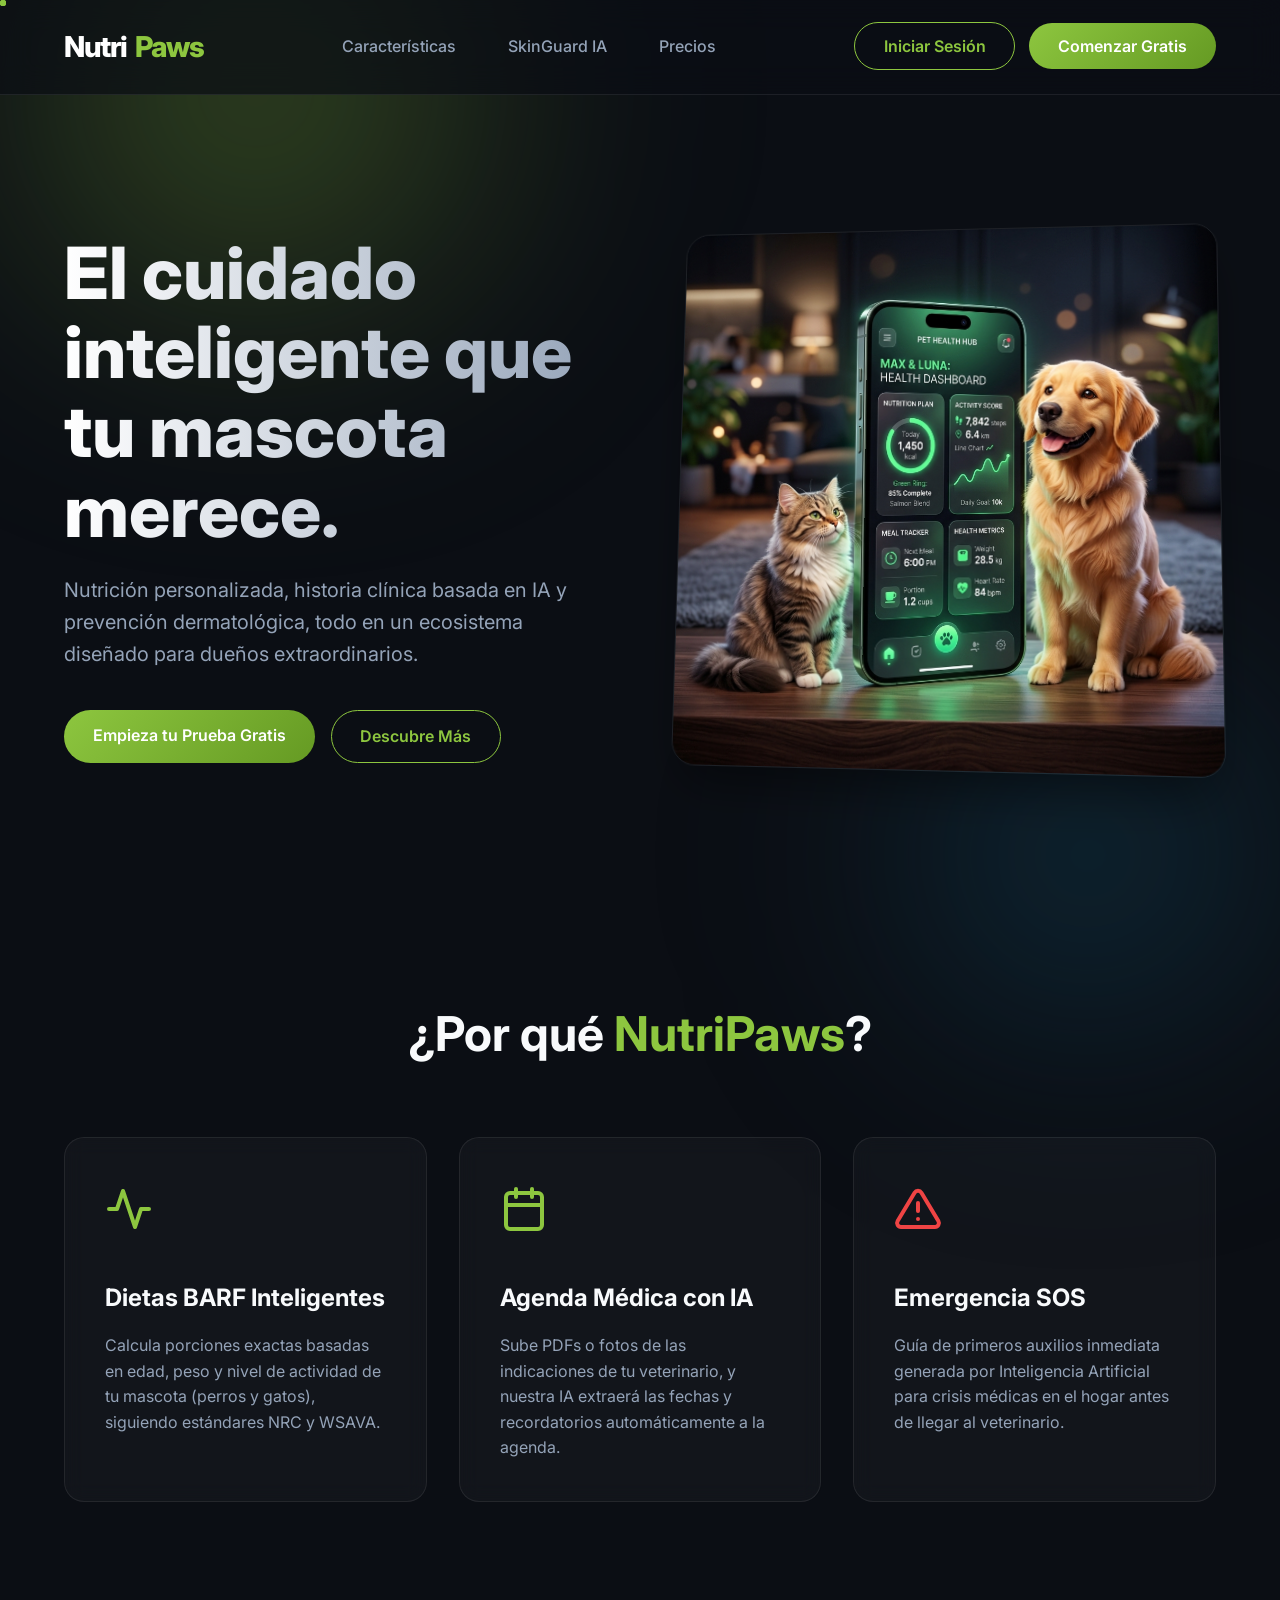
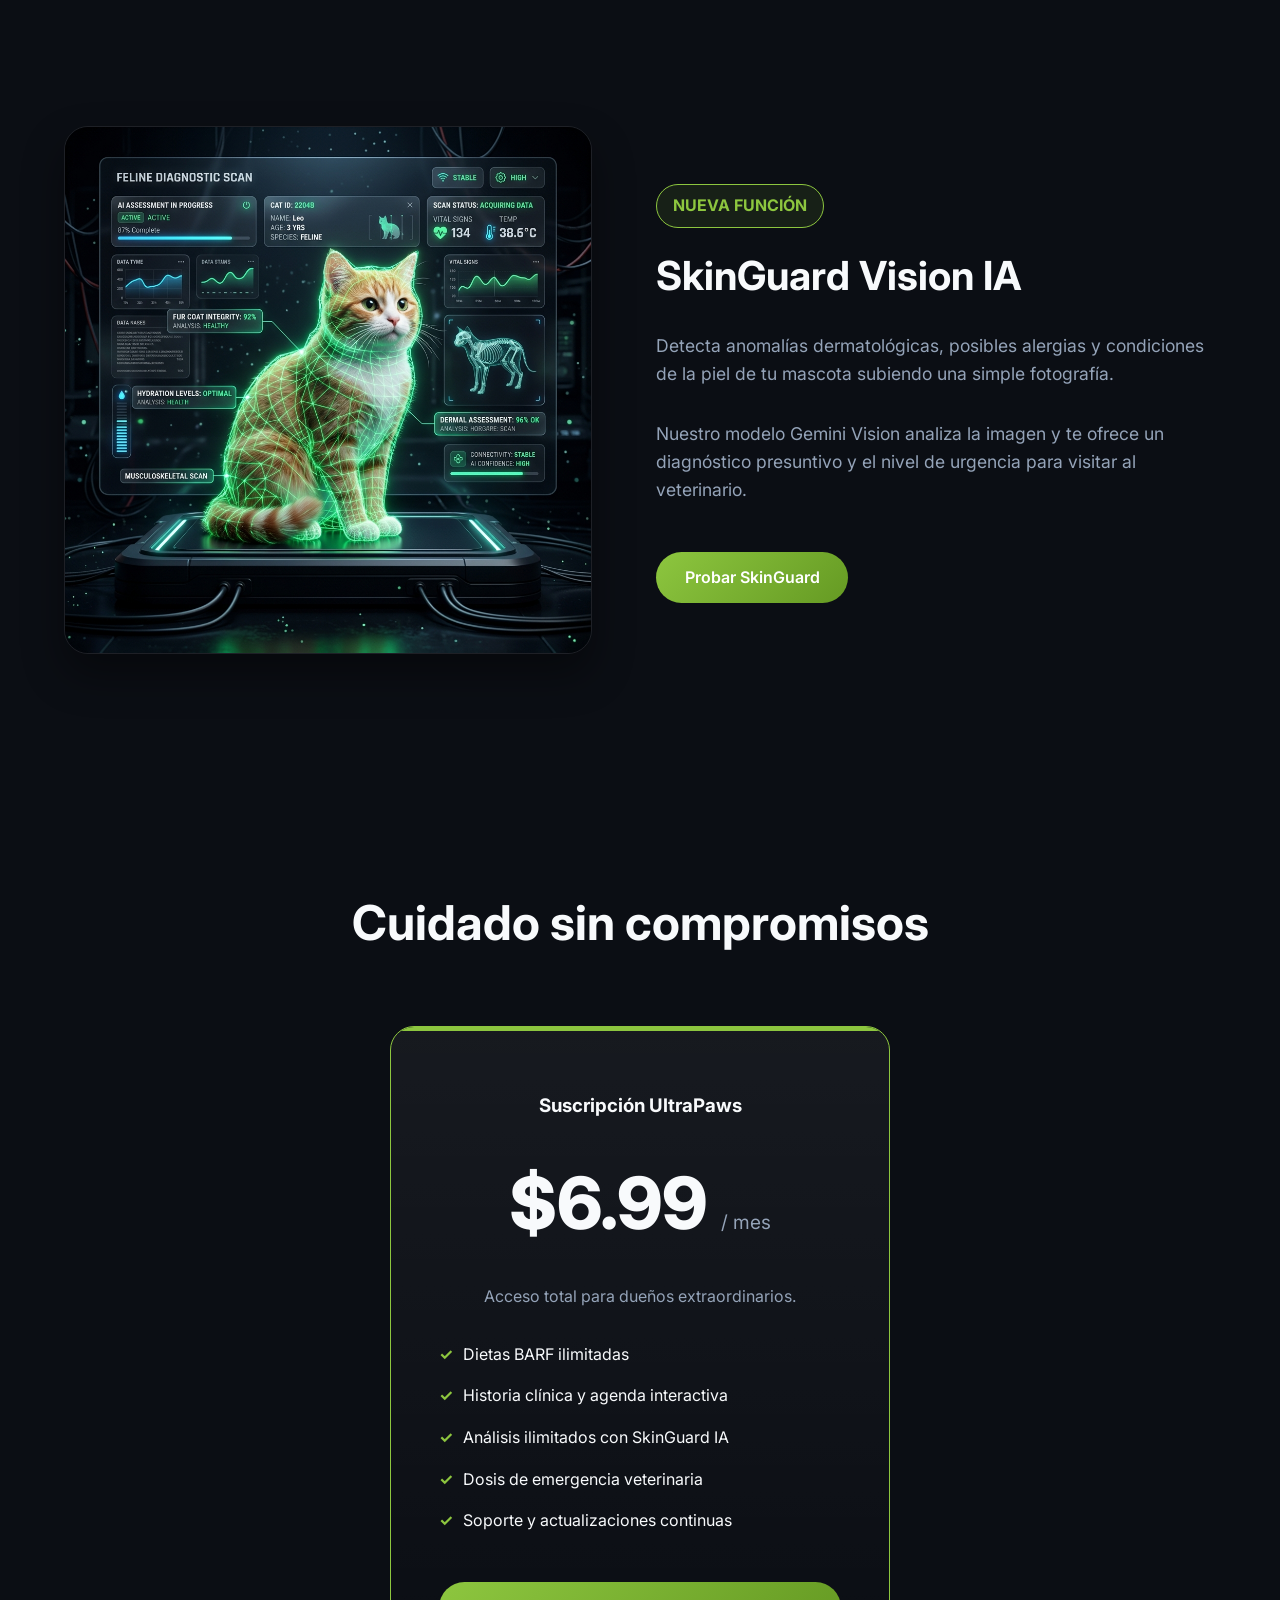
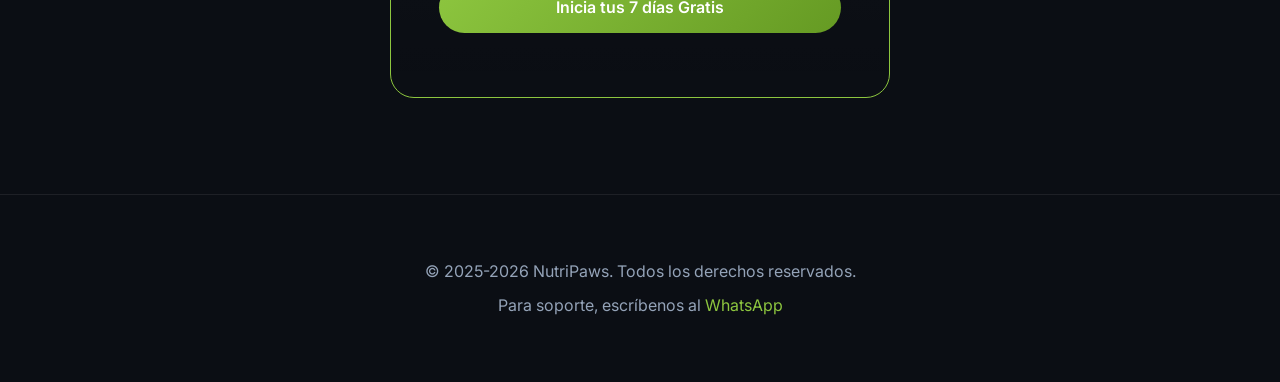
==== commit 78ae6c71: "fix: resolve encoding, clean app.html duplicate views, and adjust file upload limits to 4MB" ====
--- a/android-app/app/src/main/assets/public/index.html
+++ b/android-app/app/src/main/assets/public/index.html
@@ -1,735 +1,162 @@
 <!DOCTYPE html>
-<html lang="es" data-theme="dark">
+<html lang="es">
 <head>
     <meta charset="UTF-8">
     <meta name="viewport" content="width=device-width, initial-scale=1.0">
-    <title>NutriPaws | El Mejor Asistente de Salud y Nutrición para tu Mascota</title>
+    <title>NutriPaws | Salud e IA para tu Mascota</title>
     
-    <!-- SEO Básico -->
-    <meta name="description" content="NutriPaws es tu asistente inteligente para mascotas. Calcula dietas BARF, agenda chequeos médicos, guarda historiales y detecta problemas de piel con nuestra IA dermatológica.">
-    <meta name="keywords" content="mascotas, nutrición canina, dieta BARF, veterinario IA, salud animal, perros, gatos, calendario mascotas">
-    <meta name="author" content="NutriPaws">
-    <meta name="robots" content="index, follow">
-
-    <!-- Open Graph (Facebook, LinkedIn, WhatsApp) -->
-    <meta property="og:title" content="NutriPaws | Asistente Inteligente para Mascotas">
-    <meta property="og:description" content="Calcula dietas, analiza la piel con IA y agenda los chequeos de tu mejor amigo.">
+    <meta name="description" content="NutriPaws es tu asistente inteligente para el cuidado de mascotas. Calcula dietas BARF, obtén diagnósticos dermatológicos con IA y agenda sus chequeos.">
+    <meta property="og:title" content="NutriPaws | El futuro del cuidado animal">
+    <meta property="og:description" content="La herramienta definitiva para dueños responsables. Nutrición, calendario y diagnósticos con IA en un solo lugar.">
     <meta property="og:type" content="website">
-    <meta property="og:url" content="https://nutripaws.app">
-    <meta property="og:image" content="https://nutripaws.app/assets/logo-fondo.png">
-
-    <!-- Twitter Cards -->
-    <meta name="twitter:card" content="summary_large_image">
-    <meta name="twitter:title" content="NutriPaws | Salud e IA para tu Mascota">
-    <meta name="twitter:description" content="La herramienta definitiva para dueños responsables. Nutrición, calendario y diagnósticos con IA.">
-
+    <meta property="og:url" content="https://nutri-paws.vercel.app">
+    <meta property="og:image" content="https://nutri-paws.vercel.app/assets/img/hero.png">
+    
     <link rel="icon" type="image/png" href="assets/logo-fondo.png">
+    <!-- Google Fonts preconnect para carga rápida -->
+    <link rel="preconnect" href="https://fonts.googleapis.com">
+    <link rel="preconnect" href="https://fonts.gstatic.com" crossorigin>
     <link href="https://fonts.googleapis.com/css2?family=Inter:wght@400;500;600;700;800&display=swap" rel="stylesheet">
-    <link rel="stylesheet" href="styles.css?v=4">
-    <script src="https://cdnjs.cloudflare.com/ajax/libs/html2pdf.js/0.10.1/html2pdf.bundle.min.js"></script>
-    <style>
-        /* Ajustes extra para descompactar la UI */
-        .dashboard-grid {
-            display: grid;
-            grid-template-columns: 1fr 1fr;
-            gap: 2rem; /* Más espacio */
-        }
-        @media (max-width: 768px) {
-            .dashboard-grid {
-                grid-template-columns: 1fr;
-            }
-            .view-section {
-                padding: 1rem;
-                margin-top: 1rem;
-            }
-        }
-        .view-section {
-            padding: 2rem;
-            margin-top: 2rem;
-        }
-    </style>
-
-    <style>
-    /* Forzar barra inferior en PC para que no desaparezca la navegacion */
-    @media (min-width: 769px) {
-        .bottom-bar {
-            display: flex !important;
-            position: fixed;
-            bottom: 0;
-            left: 0;
-            width: 100%;
-            background: var(--bg-color);
-            border-top: 1px solid var(--border-color);
-            justify-content: center;
-            gap: 2rem;
-            padding: 1rem;
-            z-index: 9998;
-            box-shadow: 0 -4px 15px rgba(0,0,0,0.05);
-        }
-        .bottom-nav-item {
-            display: flex;
-            flex-direction: column;
-            align-items: center;
-            background: transparent;
-            border: none;
-            color: var(--text-muted);
-            cursor: pointer;
-            padding: 0.5rem;
-            border-radius: 8px;
-            transition: all 0.2s;
-            width: 80px;
-            height: 70px;
-            justify-content: center;
-        }
-        .bottom-nav-item img {
-            width: 28px;
-            height: 28px;
-            opacity: 0.6;
-            transition: all 0.2s;
-            filter: invert(0);
-        }
-        [data-theme="dark"] .bottom-nav-item img {
-            filter: invert(1);
-        }
-        .bottom-nav-item.active {
-            background: var(--brand-green);
-            color: white;
-            transform: translateY(-5px);
-            box-shadow: 0 4px 10px rgba(141, 198, 63, 0.3);
-        }
-        .bottom-nav-item.active img {
-            opacity: 1;
-            filter: invert(1);
-        }
-        .bottom-nav-item span {
-            font-size: 0.85rem;
-            margin-top: 6px;
-            font-weight: 600;
-        }
-        main.container {
-            padding-bottom: 120px !important;
-        }
-    }
-    </style>
+    <link rel="stylesheet" href="landing.css">
 </head>
 <body>
-    <input type="file" id="dashboard-avatar-upload" accept="image/*" style="display: none;">
-    <div class="hero-bg"></div>
-    <div class="hero-overlay"></div>
-    
-    <!-- Menú Desplegable y Botón Premium (Totalmente Arriba a la Derecha) -->
-    <div class="user-menu" id="user-menu-container" style="display: none; position: fixed; top: 1.5rem; right: 1.5rem; z-index: 1000; align-items: center; gap: 0.8rem;">
-        <div style="display: flex; flex-direction: column; align-items: flex-end;">
-            <button id="btn-upgrade-early" class="btn-primary" style="display: none; padding: 0.6rem 1.2rem; font-size: 0.9rem; font-weight: bold; box-shadow: 0 4px 15px rgba(34, 197, 94, 0.4);">
-                Únete a UltraPaws
-            </button>
-            <span id="trial-days-left" style="display: none; color: var(--brand-green); font-size: 0.75rem; margin-top: 0.3rem; font-weight: 600;"></span>
+    <div class="glow-bg"></div>
+    <div class="glow-bg-2"></div>
+
+    <header>
+        <a href="#" class="logo">Nutri<span>Paws</span></a>
+        <nav class="nav-links">
+            <a href="#features">Características</a>
+            <a href="#ai">SkinGuard IA</a>
+            <a href="#pricing">Precios</a>
+        </nav>
+        <div>
+            <a href="app.html" class="btn-outline">Iniciar Sesión</a>
+            <a href="app.html" class="btn-primary" style="margin-left: 10px;">Comenzar Gratis</a>
         </div>
-        <button id="menu-trigger" style="background: rgba(255,255,255,0.15); border: 1px solid rgba(255,255,255,0.3); border-radius: 8px; width: 48px; height: 48px; color: white; cursor: pointer; font-size: 1.5rem; display: flex; align-items: center; justify-content: center; backdrop-filter: blur(10px); transition: all 0.2s ease;" title="Menú">☰</button>
-        <div id="dropdown-menu" style="display: none; position: absolute; right: 0; top: 60px; background: rgba(15, 23, 42, 0.95); backdrop-filter: blur(15px); border: 1px solid rgba(255,255,255,0.1); border-radius: 12px; padding: 0.8rem; width: 220px; box-shadow: 0 10px 25px rgba(0,0,0,0.5);">
-            <button id="theme-btn-menu" style="width: 100%; text-align: left; background: transparent; border: none; color: white; padding: 0.8rem; cursor: pointer; border-bottom: 1px solid rgba(255,255,255,0.05); font-size: 1rem; border-radius: 6px; transition: background 0.2s;">☀️ Cambiar Tema</button>
-            <button style="width: 100%; text-align: left; background: transparent; border: none; color: var(--text-muted); padding: 0.8rem; cursor: pointer; border-bottom: 1px solid rgba(255,255,255,0.05); font-size: 1rem; border-radius: 6px; transition: background 0.2s;">Soporte</button>
-            <button id="btn-logout" style="width: 100%; text-align: left; background: transparent; border: none; color: #ff6b6b; padding: 0.8rem; cursor: pointer; font-size: 1rem; border-radius: 6px; transition: background 0.2s;">Cerrar Sesión</button>
-        </div>
-    </div>
-    
-    <header style="display: flex; flex-direction: column; align-items: center; justify-content: center; width: 100%; margin-top: 3rem; margin-bottom: 1rem;">
-        <div class="logo" style="text-align: center;">
-            <img src="assets/logo-transparente.png" alt="NutriPaws Logo" style="height: 220px; max-width: 90vw; object-fit: contain; filter: drop-shadow(0 15px 25px rgba(0,0,0,0.5)); transition: transform 0.3s ease;">
-        </div>
-        <p class="subtitle" id="header-subtitle" style="margin-top: 1rem; font-size: 1.2rem; font-weight: 500; color: rgba(255,255,255,0.9); letter-spacing: 1px;">Tu Asistente Médico y Nutricional</p>
     </header>
 
-    <!-- ================= VISTA 1: LOGIN ================= -->
-    <main class="container view-section" id="view-login" style="max-width: 500px;">
-        <div class="card" style="text-align: center; padding: 3rem 2rem;">
-            <h2 id="auth-title" style="margin-bottom: 1rem; font-size: 1.8rem;">Bienvenido a NutriPaws</h2>
-            <p id="auth-subtitle" style="color: var(--text-muted); margin-bottom: 2.5rem; font-size: 1.1rem;">Inicia sesión para gestionar el perfil de tu mascota</p>
-            <div id="login-container">
-                <button id="btn-login-google" style="width: 100%; padding: 1rem; margin-bottom: 1.5rem; border-radius: 8px; border: none; background: white; color: #333; font-weight: bold; font-size: 1.1rem; cursor: pointer; display: flex; align-items: center; justify-content: center; gap: 10px; transition: transform 0.2s;">
-                    <img src="https://www.gstatic.com/firebasejs/ui/2.0.0/images/auth/google.svg" style="width: 24px;" alt="Google">
-                    Continuar con Google
-                </button>
-                  <div style="display: flex; align-items: center; margin-bottom: 1.5rem;">
-                    <div style="flex: 1; height: 1px; background: rgba(255,255,255,0.1);"></div>
-                    <span style="padding: 0 1rem; color: var(--text-muted); font-size: 0.9rem;">O usa tu correo</span>
-                    <div style="flex: 1; height: 1px; background: rgba(255,255,255,0.1);"></div>
-                </div>
-
-                <form id="login-form">
-                    <div class="form-group" style="text-align: left; margin-bottom: 1.5rem;">
-                        <label style="font-size: 1rem;">Correo Electrónico</label>
-                        <input type="email" id="login-email" placeholder="ejemplo@correo.com" required style="padding: 1rem; font-size: 1rem; width: 100%; box-sizing: border-box; background: rgba(255,255,255,0.05); border: 1px solid rgba(255,255,255,0.1); color: white; border-radius: 8px; margin-top: 0.5rem;">
-                    </div>
-                    <div class="form-group" style="text-align: left; margin-bottom: 2rem;">
-                        <label style="font-size: 1rem;">Contraseña</label>
-                        <input type="password" id="login-password" placeholder="••••••••" required minlength="6" style="padding: 1rem; font-size: 1rem; width: 100%; box-sizing: border-box; background: rgba(255,255,255,0.05); border: 1px solid rgba(255,255,255,0.1); color: white; border-radius: 8px; margin-top: 0.5rem;">
-                    </div>
-                    <div class="form-group" id="confirm-password-group" style="display: none; text-align: left; margin-bottom: 2rem;">
-                        <label style="font-size: 1rem;">Confirmar Contraseña</label>
-                        <input type="password" id="login-password-confirm" placeholder="••••••••" minlength="6" style="padding: 1rem; font-size: 1rem; width: 100%; box-sizing: border-box; background: rgba(255,255,255,0.05); border: 1px solid rgba(255,255,255,0.1); color: white; border-radius: 8px; margin-top: 0.5rem;">
-                    </div>
-                    <button type="submit" id="btn-submit-email" class="btn-primary" style="width: 100%; padding: 1rem; font-size: 1.1rem; border-radius: 8px;">Iniciar Sesión</button>
-                    
-                    <div style="text-align: center; margin-top: 1.5rem;">
-                        <a href="#" id="toggle-auth-mode" style="color: var(--primary); text-decoration: none; font-size: 0.95rem;">¿No tienes cuenta? Regístrate</a>
-                        <br><br>
-                        <a href="#" id="help-resend-email" style="color: var(--text-muted); text-decoration: none; font-size: 0.85rem; display: inline-block;">¿No recibiste el correo de verificación?</a>
-                    </div>
-                </form>
+    <section class="hero">
+        <div class="hero-content">
+            <h1>El cuidado inteligente que tu mascota merece.</h1>
+            <p>Nutrición personalizada, historia clínica basada en IA y prevención dermatológica, todo en un ecosistema diseñado para dueños extraordinarios.</p>
+            <div class="hero-buttons">
+                <a href="app.html" class="btn-primary">Empieza tu Prueba Gratis</a>
+                <a href="#features" class="btn-outline">Descubre Más</a>
             </div>
         </div>
-    </main>
+        <div class="hero-image">
+            <img src="assets/img/hero.png" alt="NutriPaws Dashboard en Smartphone junto a perro y gato">
+        </div>
+    </section>
 
-    <!-- ================= VISTA 2: DASHBOARD ================= -->
-    <main class="container view-section" id="view-dashboard" style="display: none; max-width: 1000px; width: 100%;">
-        
-        <!-- ================= TAB: INICIO ================= -->
-        <section id="tab-inicio" class="app-tab active-tab">
-            <div style="display: flex; justify-content: space-between; align-items: center; flex-wrap: wrap; gap: 1.5rem; margin-bottom: 3rem;">
-            <h2 style="font-size: 2.2rem; margin: 0;">Hola, <span id="user-name-display">Usuario</span> <button id="edit-name-btn" style="background:none; border:none; color: var(--text-muted); cursor:pointer; font-size: 1.4rem; transition: transform 0.2s; margin-left: 0.5rem;" title="Editar nombre"><svg width="20" height="20" viewBox="0 0 24 24" fill="none" stroke="currentColor" stroke-width="2" stroke-linecap="round" stroke-linejoin="round"><path d="M12 20h9"></path><path d="M16.5 3.5a2.121 2.121 0 0 1 3 3L7 19l-4 1 1-4L16.5 3.5z"></path></svg></button></h2>
-            <div style="display: flex; gap: 1rem; flex-wrap: wrap;">
-                <button class="btn-emergency" id="btn-emergency-sos">
-                    <svg width="24" height="24" viewBox="0 0 24 24" fill="none" stroke="currentColor" stroke-width="2" stroke-linecap="round" stroke-linejoin="round"><path d="M10.29 3.86L1.82 18a2 2 0 0 0 1.71 3h16.94a2 2 0 0 0 1.71-3L13.71 3.86a2 2 0 0 0-3.42 0z"></path><line x1="12" y1="9" x2="12" y2="13"></line><line x1="12" y1="17" x2="12.01" y2="17"></line></svg>
-                    <span class="emergency-text">Emergencia</span>
-                </button>
-                <button class="btn-primary" id="btn-goto-create-pet" style="padding: 1rem 2rem; font-size: 1.1rem; border-radius: 12px; transition: transform 0.2s;">+ Añadir Mascota</button>
+    <section id="features" class="features">
+        <h2 class="section-title">¿Por qué <span>NutriPaws</span>?</h2>
+        <div class="feature-grid">
+            <div class="feature-card">
+                <div class="feature-icon"><svg xmlns="http://www.w3.org/2000/svg" width="48" height="48" viewBox="0 0 24 24" fill="none" stroke="var(--brand-green)" stroke-width="2" stroke-linecap="round" stroke-linejoin="round"><path d="M22 12h-4l-3 9L9 3l-3 9H2"></path></svg></div>
+                <h3>Dietas BARF Inteligentes</h3>
+                <p>Calcula porciones exactas basadas en edad, peso y nivel de actividad de tu mascota (perros y gatos), siguiendo estándares NRC y WSAVA.</p>
+            </div>
+            <div class="feature-card">
+                <div class="feature-icon"><svg xmlns="http://www.w3.org/2000/svg" width="48" height="48" viewBox="0 0 24 24" fill="none" stroke="var(--brand-green)" stroke-width="2" stroke-linecap="round" stroke-linejoin="round"><rect x="3" y="4" width="18" height="18" rx="2" ry="2"></rect><line x1="16" y1="2" x2="16" y2="6"></line><line x1="8" y1="2" x2="8" y2="6"></line><line x1="3" y1="10" x2="21" y2="10"></line></svg></div>
+                <h3>Agenda Médica con IA</h3>
+                <p>Sube PDFs o fotos de las indicaciones de tu veterinario, y nuestra IA extraerá las fechas y recordatorios automáticamente a la agenda.</p>
+            </div>
+            <div class="feature-card">
+                <div class="feature-icon"><svg xmlns="http://www.w3.org/2000/svg" width="48" height="48" viewBox="0 0 24 24" fill="none" stroke="#ef4444" stroke-width="2" stroke-linecap="round" stroke-linejoin="round"><path d="M10.29 3.86L1.82 18a2 2 0 0 0 1.71 3h16.94a2 2 0 0 0 1.71-3L13.71 3.86a2 2 0 0 0-3.42 0z"></path><line x1="12" y1="9" x2="12" y2="13"></line><line x1="12" y1="17" x2="12.01" y2="17"></line></svg></div>
+                <h3>Emergencia SOS</h3>
+                <p>Guía de primeros auxilios inmediata generada por Inteligencia Artificial para crisis médicas en el hogar antes de llegar al veterinario.</p>
             </div>
         </div>
+    </section>
 
-        <!-- Contenedor Dinámico de Mascotas -->
-        <div id="pets-list-container" style="margin-bottom: 3rem; display: flex; flex-direction: column; gap: 1.5rem;">
-            <div style="text-align: center; padding: 3rem; background: rgba(15, 23, 42, 0.4); border-radius: 20px; border: 2px dashed rgba(255,255,255,0.1);">
-                <p style="color: var(--text-muted); font-size: 1.2rem; margin-bottom: 1rem;">No tienes mascotas registradas aún.</p>
-                <p style="color: var(--text-muted); font-size: 1rem;">Añade tu primer peludo para comenzar.</p>
-            </div>
+    <section id="ai" class="feature-split">
+        <div class="feature-split-img">
+            <img src="assets/img/ai.png" alt="SkinGuard AI escaneando piel de gato">
         </div>
+        <div class="feature-split-content">
+            <div style="display:inline-block; background:rgba(141,198,63,0.1); color:var(--brand-green); padding:0.5rem 1rem; border-radius:50px; font-weight:bold; margin-bottom:1rem; border:1px solid var(--brand-green);">NUEVA FUNCIÓN</div>
+            <h2>SkinGuard Vision IA</h2>
+            <p>Detecta anomalías dermatológicas, posibles alergias y condiciones de la piel de tu mascota subiendo una simple fotografía.</p>
+            <p>Nuestro modelo Gemini Vision analiza la imagen y te ofrece un diagnóstico presuntivo y el nivel de urgencia para visitar al veterinario.</p>
+            <a href="app.html" class="btn-primary" style="display:inline-block; margin-top:1rem;">Probar SkinGuard</a>
+        </div>
+    </section>
 
-        </section>
+    <section id="pricing" class="pricing">
+        <h2 class="section-title">Cuidado sin compromisos</h2>
+        <div class="pricing-card">
+            <h3>Suscripción UltraPaws</h3>
+            <div class="price">$6.99 <span>/ mes</span></div>
+            <p style="color:var(--text-muted)">Acceso total para dueños extraordinarios.</p>
+            <ul class="pricing-list">
+                <li>Dietas BARF ilimitadas</li>
+                <li>Historia clínica y agenda interactiva</li>
+                <li>Análisis ilimitados con SkinGuard IA</li>
+                <li>Dosis de emergencia veterinaria</li>
+                <li>Soporte y actualizaciones continuas</li>
+            </ul>
+            <a href="app.html" class="btn-primary" style="display:block; width:100%; text-align:center;">Inicia tus 7 días Gratis</a>
+        </div>
+    </section>
 
-        <!-- ================= TAB: CLÍNICA ================= -->
-        <section id="tab-clinica" class="app-tab">
-            <!-- Módulo: Registros Médicos y Calendario -->
-            <div class="dashboard-grid" style="margin-bottom: 2.5rem;">
-            <div class="card" style="grid-column: span 2;">
-                <div style="display: flex; justify-content: space-between; align-items: center; margin-bottom: 1.5rem;">
-                    <h2 style="font-size: 1.5rem; margin: 0;">Registro Médico IA</h2>
-                    <select id="medical-pet-select" style="padding: 0.5rem; border-radius: 8px; border: 1px solid rgba(255,255,255,0.2); background: rgba(0,0,0,0.3); color: white;"></select>
-                </div>
-                <p style="color: var(--text-muted); margin-bottom: 1.5rem; line-height: 1.6;">
-                    Escribe notas o sube un documento. La IA de NutriPaws extraerá los eventos (vacunas, medicinas, chequeos) y los añadirá a la agenda de la mascota seleccionada automáticamente.
-                </p>
-                
-                <form id="medical-form">
-                    <textarea id="medical-notes" placeholder="Ej: Hoy le tocaba la Séxtuple pero el doc dijo que volvamos en 5 días..." style="width: 100%; height: 120px; padding: 1rem; border-radius: 12px; border: 1px solid rgba(255,255,255,0.1); background: rgba(0,0,0,0.3); color: white; font-family: inherit; margin-bottom: 1.5rem; resize: none; font-size: 1rem;"></textarea>
-                    
-                    <div style="display: flex; gap: 1rem; flex-wrap: wrap;">
-                        <button id="btn-process-medical" class="btn-primary" style="flex: 1;">Analizar y Agendar</button>
-                        <button type="button" id="btn-upload-medical-doc" class="btn-secondary" style="flex: 1; display: flex; align-items: center; justify-content: center; gap: 8px;">
-                            <svg width="20" height="20" viewBox="0 0 24 24" fill="none" stroke="currentColor" stroke-width="2" stroke-linecap="round" stroke-linejoin="round"><path d="M14 2H6a2 2 0 0 0-2 2v16a2 2 0 0 0 2 2h12a2 2 0 0 0 2-2V8z"></path><polyline points="14 2 14 8 20 8"></polyline><line x1="12" y1="18" x2="12" y2="12"></line><line x1="9" y1="15" x2="15" y2="15"></line></svg>
-                            Subir PDF/Foto
-                        </button>
-                        <input type="file" id="medical-doc-input" accept=".pdf,image/*" style="display: none;">
-                    </div>
-                </form>
-            </div>
-
-            <!-- Columna 2: Calendario -->
-            <div class="card" style="padding: 2rem;">
-                <h3 style="font-size: 1.3rem; margin-bottom: 1.5rem;">Próximos Eventos</h3>
-                <div id="calendar-events" style="margin-top: 1rem;">
-                    <p style="color: var(--text-muted); font-size: 0.9rem;">No hay citas agendadas.</p>
-                </div>
-            </div>
-        </div>
-
-        <!-- Módulo: AI-SkinGuard -->
-        <div class="card" style="margin-bottom: 2.5rem; padding: 2.5rem; border: 1px solid rgba(16, 185, 129, 0.3); background: linear-gradient(135deg, rgba(15, 23, 42, 0.8), rgba(6, 78, 59, 0.4));">
-            <div style="display: flex; justify-content: space-between; align-items: center; margin-bottom: 1rem;">
-                <h3 style="font-size: 1.5rem; margin: 0; color: #34d399; display: flex; align-items: center; gap: 0.5rem;">
-                    Análisis de Piel
-                </h3>
-                <select id="skin-pet-select" style="padding: 0.5rem; border-radius: 8px; border: 1px solid rgba(255,255,255,0.2); background: rgba(0,0,0,0.3); color: white;"></select>
-            </div>
-            <p style="color: var(--text-muted); margin-bottom: 1.5rem; font-size: 1rem; max-width: 600px;">
-                ¿Tu peludo tiene un sarpullido, costra o zona sin pelo? Sube una foto y nuestra IA dermatológica te dará una evaluación instantánea, y la guardará en el expediente de la mascota seleccionada.
-            </p>
-            
-            <div id="skinguard-upload-area" style="border: 2px dashed rgba(52, 211, 153, 0.4); border-radius: 12px; padding: 2rem; text-align: center; background: rgba(0,0,0,0.2); cursor: pointer; transition: all 0.3s; margin-bottom: 1.5rem; position: relative; overflow: hidden;">
-                <input type="file" id="skinguard-input" accept="image/*" style="position: absolute; top: 0; left: 0; width: 100%; height: 100%; opacity: 0; cursor: pointer;">
-                <div id="skinguard-upload-content">
-                    <div style="margin-bottom: 1rem; color: #34d399;"><svg width="48" height="48" viewBox="0 0 24 24" fill="none" stroke="currentColor" stroke-width="2" stroke-linecap="round" stroke-linejoin="round"><path d="M23 19a2 2 0 0 1-2 2H3a2 2 0 0 1-2-2V8a2 2 0 0 1 2-2h4l2-3h6l2 3h4a2 2 0 0 1 2 2z"></path><circle cx="12" cy="13" r="4"></circle></svg></div>
-                    <p style="font-size: 1.1rem; font-weight: bold; color: var(--text-main);">Toca para abrir la cámara o subir foto</p>
-                    <p style="font-size: 0.9rem; color: var(--text-muted); margin-top: 0.5rem;">Formatos soportados: JPG, PNG</p>
-                </div>
-                <div id="skinguard-loading" style="display: none; align-items: center; justify-content: center; flex-direction: column;">
-                    <div style="width: 60px; height: 60px; border-radius: 50%; border: 3px solid rgba(52, 211, 153, 0.1); border-top-color: #34d399; animation: spin 1s linear infinite; margin-bottom: 1rem;"></div>
-                    <p style="color: #34d399; font-weight: bold;">Analizando con Gemini Vision...</p>
-                </div>
-            </div>
-
-            <div id="skinguard-results" style="display: none; background: rgba(0,0,0,0.4); border-radius: 12px; padding: 1.5rem; border: 1px solid rgba(255,255,255,0.05);">
-                <h4 style="color: #34d399; margin-bottom: 0.5rem; font-size: 1.2rem;">Resultado del Análisis</h4>
-                <p><strong>Diagnóstico Presuntivo:</strong> <span id="sg-res-diag"></span></p>
-                <p><strong>Probabilidad:</strong> <span id="sg-res-prob"></span></p>
-                <p><strong>Urgencia:</strong> <span id="sg-res-urg" style="font-weight: bold;"></span></p>
-                <div style="margin-top: 1rem;">
-                    <strong>Explicación Médica:</strong>
-                    <p id="sg-res-exp" style="color: var(--text-muted); margin-top: 0.5rem; font-size: 0.95rem;"></p>
-                </div>
-                <div style="margin-top: 1rem;">
-                    <strong>Recomendaciones / Primeros Auxilios:</strong>
-                    <ul id="sg-res-aid" style="margin-top: 0.5rem; margin-left: 1.5rem; color: var(--text-muted); font-size: 0.95rem;"></ul>
-                </div>
-            </div>
-        </div>
-
-            </div>
-        </section>
-
-        <!-- ================= TAB: DIETAS ================= -->
-        <section id="tab-dietas" class="app-tab">
-            <!-- Módulo: Calculadora Rápida -->
-        <div class="card" style="padding: 2.5rem; text-align: center; border: 1px solid rgba(139, 92, 246, 0.3); background: linear-gradient(135deg, rgba(15, 23, 42, 0.8), rgba(30, 27, 75, 0.8));">
-            <h3 style="font-size: 1.5rem; margin-bottom: 1rem; color: #a78bfa;">Calculadora Rápida</h3>
-            <p style="color: var(--text-muted); margin-bottom: 2rem; font-size: 1.1rem;">¿Quieres calcular una dieta para una mascota que no es tuya?</p>
-            <div style="display: flex; gap: 1rem; justify-content: center; flex-wrap: wrap;">
-                <button class="btn-secondary" id="btn-quick-calc" style="padding: 1rem 2rem; font-size: 1.1rem; border: 1px solid #8b5cf6; background: rgba(139, 92, 246, 0.1); color: #c4b5fd;">Usar Calculadora Rápida</button>
-            </div>
-        </div>
-
-        <!-- Módulo: Calculadora de Dosificación Médica (Urgencias / Venta Libre) -->
-        <div class="card" style="margin-top: 2.5rem; padding: 2.5rem; border: 1px solid rgba(239, 68, 68, 0.3); background: linear-gradient(135deg, rgba(15, 23, 42, 0.8), rgba(127, 29, 29, 0.4));">
-            <div style="display: flex; justify-content: space-between; align-items: center; margin-bottom: 1rem;">
-                <h3 style="font-size: 1.5rem; margin: 0; color: #f87171; display: flex; align-items: center; gap: 0.5rem;">
-                    Dosificación de Emergencia
-                </h3>
-            </div>
-            <p style="color: var(--text-muted); margin-bottom: 1.5rem; font-size: 0.95rem; max-width: 600px;">
-                <strong style="color: #ef4444;">ADVERTENCIA:</strong> Esta es una guía matemática estricta basada en fórmulas veterinarias estándar para medicamentos de primeros auxilios. <strong>NO sustituye el criterio de un profesional.</strong> Usar solo en caso de emergencia extrema.
-            </p>
-            
-            <div class="dose-grid" style="margin-bottom: 1.5rem;">
-                <div class="form-group">
-                    <label style="font-size: 1rem; color: var(--text-main);">Especie</label>
-                    <select id="dose-species" style="width: 100%; padding: 1rem; border-radius: 8px; border: 1px solid rgba(255,255,255,0.2); background: rgba(0,0,0,0.3); color: white; font-size: 1rem;">
-                        <option value="perro">Perro</option>
-                        <option value="gato">Gato</option>
-                    </select>
-                </div>
-                <div class="form-group">
-                    <label style="font-size: 1rem; color: var(--text-main);">Peso (Kg)</label>
-                    <input type="number" id="dose-weight" placeholder="Ej: 15" min="0.1" step="0.1" style="width: 100%; padding: 1rem; border-radius: 8px; border: 1px solid rgba(255,255,255,0.2); background: rgba(0,0,0,0.3); color: white; font-size: 1rem;">
-                </div>
-            </div>
-
-            <div class="form-group" style="margin-bottom: 1.5rem;">
-                <label style="font-size: 1rem; color: var(--text-main);">Medicamento (Venta Libre)</label>
-                <select id="dose-medication" style="width: 100%; padding: 1rem; border-radius: 8px; border: 1px solid rgba(255,255,255,0.2); background: rgba(0,0,0,0.3); color: white; font-size: 1rem;">
-                    <!-- Se llena con JS -->
-                </select>
-                <p id="dose-warning-text" style="color: #fbbf24; font-size: 0.85rem; margin-top: 0.5rem; display: none;"></p>
-            </div>
-            
-            <button id="btn-calculate-dose" class="btn-primary" style="width: 100%; background: #ef4444; border: none; padding: 1rem; font-size: 1.1rem; box-shadow: 0 4px 15px rgba(239, 68, 68, 0.4);">Calcular Dosis</button>
-            
-            <div id="dose-result-container" style="display: none; margin-top: 1.5rem; background: rgba(0,0,0,0.4); border-radius: 12px; padding: 1.5rem; border: 1px solid rgba(239, 68, 68, 0.3);">
-                <h4 style="color: #f87171; margin-bottom: 0.5rem; font-size: 1.2rem; text-align: center;">Dosis Recomendada</h4>
-                <p id="dose-result-value" style="font-size: 2rem; font-weight: bold; color: white; text-align: center; margin-bottom: 0.5rem;">--</p>
-                <p id="dose-result-math" style="color: var(--text-muted); font-size: 0.9rem; text-align: center;"></p>
-            </div>
-        </div>
-            </div>
-        </section>
-
-        <!-- ================= TAB: PERFIL ================= -->
-        <section id="tab-perfil" class="app-tab">
-            <div class="card" style="padding: 2.5rem; text-align: center;">
-                <div id="profile-avatar-container" style="width: 80px; height: 80px; background: rgba(52, 211, 153, 0.2); border-radius: 50%; display: flex; align-items: center; justify-content: center; margin: 0 auto 1.5rem auto; cursor: pointer; position: relative; overflow: hidden; border: 2px solid transparent; transition: all 0.3s;" title="Cambiar foto de perfil">
-                    <img id="profile-avatar-img" src="assets/icons/user.png" style="width: 40px; filter: invert(1); opacity: 0.8; object-fit: cover; width: 100%; height: 100%;" alt="User">
-                    <div style="position: absolute; bottom: 0; background: rgba(0,0,0,0.6); width: 100%; text-align: center; font-size: 0.7rem; padding: 2px 0;">Editar</div>
-                    <input type="file" id="avatar-input" accept="image/*" style="display: none;">
-                </div>
-                <h3 style="font-size: 1.8rem; margin-bottom: 0.5rem;" id="profile-name-display">Usuario</h3>
-                <p style="color: var(--text-muted); margin-bottom: 2rem;">Gestiona tu cuenta y ajustes</p>
-                
-                <div style="display: flex; flex-direction: column; gap: 1rem; max-width: 400px; margin: 0 auto;">
-                    <button id="btn-profile-theme" class="btn-secondary" style="background: rgba(255,255,255,0.05); border: none; text-align: left; padding: 1.2rem; display: flex; align-items: center; gap: 1rem;">
-                        <svg width="20" height="20" viewBox="0 0 24 24" fill="none" stroke="currentColor" stroke-width="2"><path d="M21 12.79A9 9 0 1 1 11.21 3 7 7 0 0 0 21 12.79z"></path></svg>
-                        Cambiar Tema
-                    </button>
-                    <button id="btn-profile-support" class="btn-secondary" style="background: rgba(255,255,255,0.05); border: none; text-align: left; padding: 1.2rem; display: flex; align-items: center; gap: 1rem;">
-                        <svg width="20" height="20" viewBox="0 0 24 24" fill="none" stroke="currentColor" stroke-width="2"><circle cx="12" cy="12" r="10"></circle><path d="M9.09 9a3 3 0 0 1 5.83 1c0 2-3 3-3 3"></path><line x1="12" y1="17" x2="12.01" y2="17"></line></svg>
-                        Soporte
-                    </button>
-                    <button id="btn-profile-sub" class="btn-primary" style="background: linear-gradient(45deg, #10b981, #059669); border: none; text-align: left; padding: 1.2rem; display: flex; align-items: center; gap: 1rem; box-shadow: 0 4px 15px rgba(16, 185, 129, 0.3);">
-                        <svg width="20" height="20" viewBox="0 0 24 24" fill="none" stroke="currentColor" stroke-width="2"><polygon points="12 2 15.09 8.26 22 9.27 17 14.14 18.18 21.02 12 17.77 5.82 21.02 7 14.14 2 9.27 8.91 8.26 12 2"></polygon></svg>
-                        Suscripción UltraPaws
-                    </button>
-                    <button id="btn-profile-logout" class="btn-secondary" style="background: rgba(239, 68, 68, 0.1); border: 1px solid rgba(239, 68, 68, 0.2); color: #ef4444; text-align: left; padding: 1.2rem; display: flex; align-items: center; gap: 1rem; margin-top: 1rem;">
-                        <svg width="20" height="20" viewBox="0 0 24 24" fill="none" stroke="currentColor" stroke-width="2"><path d="M9 21H5a2 2 0 0 1-2-2V5a2 2 0 0 1 2-2h4"></path><polyline points="16 17 21 12 16 7"></polyline><line x1="21" y1="12" x2="9" y2="12"></line></svg>
-                        Cerrar Sesión
-                    </button>
-                </div>
-            </div>
-        </section>
-
-    </main>
-
-    <!-- ================= VISTA 2.5: CREAR PERFIL ================= -->
-    <main class="container view-section" id="view-create-pet" style="display: none; max-width: 600px;">
-        <button id="btn-back-from-create" class="btn-secondary" style="margin-bottom: 1.5rem; border: none; display: flex; align-items: center; gap: 0.5rem; padding: 0.8rem 1.5rem; font-size: 1rem; background: rgba(255,255,255,0.1);">
-            <span>◀ Cancelar</span>
-        </button>
-
-        <div class="card" style="padding: 2.5rem;">
-            <h2 style="font-size: 1.8rem; margin-bottom: 0.5rem; text-align: center;">Nuevo Miembro de la Familia</h2>
-            <p style="color: var(--text-muted); text-align: center; margin-bottom: 2rem;">Ingresa los datos principales de tu mascota</p>
-
-            <form id="create-pet-form">
-                <!-- Avatar Upload (Aislado aquí) -->
-                <div style="display: flex; justify-content: center; margin-bottom: 2rem;">
-                    <label for="pet-avatar-upload" style="cursor: pointer; display: block; position: relative;" title="Subir foto de la mascota">
-                        <img id="pet-avatar-img" src="" style="display: none; width: 100px; height: 100px; border-radius: 50%; object-fit: cover; border: 3px solid rgba(255,255,255,0.2);">
-                        <div id="pet-avatar-placeholder" style="width: 100px; height: 100px; background: rgba(255,255,255,0.1); border-radius: 50%; display: flex; align-items: center; justify-content: center; font-size: 2.5rem; border: 2px dashed rgba(255,255,255,0.3); transition: background 0.3s;">
-                            📷
-                        </div>
-                    </label>
-                    <input type="file" id="pet-avatar-upload" accept="image/*" style="display: none;">
-                </div>
-
-                <div class="form-group" style="margin-bottom: 1.5rem;">
-                    <label style="font-size: 1.1rem;">¿Cómo se llama?</label>
-                    <input type="text" id="create-pet-name" placeholder="Ej: Max, Luna..." required style="width: 100%; padding: 1rem; border-radius: 8px; border: 1px solid rgba(255,255,255,0.2); background: rgba(0,0,0,0.2); color: white; font-size: 1.1rem;">
-                </div>
-
-                <div class="options-grid" style="margin-bottom: 1.5rem;">
-                    <label class="radio-card">
-                        <input type="radio" name="create_especie" value="perro" required>
-                        <span class="card-content" style="font-size: 1.1rem; padding: 1rem;">🐶 Perro</span>
-                    </label>
-                    <label class="radio-card">
-                        <input type="radio" name="create_especie" value="gato">
-                        <span class="card-content" style="font-size: 1.1rem; padding: 1rem;">🐱 Gato</span>
-                    </label>
-                </div>
-
-                <div class="form-group" style="margin-bottom: 1.5rem;">
-                    <label style="font-size: 1.1rem;">Raza</label>
-                    <select id="create-pet-raza" required style="padding: 1rem; font-size: 1.1rem;">
-                        <option value="">Selecciona primero la especie...</option>
-                    </select>
-                </div>
-
-                <div class="age-group" style="margin-bottom: 1.5rem;">
-                    <div class="form-group">
-                        <label style="font-size: 1.1rem;">Años</label>
-                        <input type="number" id="create-pet-anos" step="0.1" min="0" max="30" placeholder="0" style="padding: 1rem; font-size: 1.1rem;">
-                    </div>
-                    <div class="form-group">
-                        <label style="font-size: 1.1rem;">Meses</label>
-                        <input type="number" id="create-pet-meses" step="0.1" min="0" placeholder="0" style="padding: 1rem; font-size: 1.1rem;">
-                    </div>
-                </div>
-
-                <div class="form-group" style="margin-bottom: 2rem;">
-                    <label style="font-size: 1.1rem;">Tipo de Dieta Preferida 🥩🥣</label>
-                    <select id="create-pet-tipo-dieta" style="padding: 1rem; font-size: 1.1rem; width: 100%; border: 1px solid var(--brand-green);">
-                        <option value="barf">Dieta BARF / Natural (100% Fresco)</option>
-                        <option value="mixta">Dieta Mixta (Croquetas/Perrarina + Fresco)</option>
-                    </select>
-                    <p style="color: var(--text-muted); font-size: 0.9rem; margin-top: 0.5rem; line-height: 1.4;">
-                        El cálculo de la Dieta Mixta se hará con un 80% Comercial y 20% Fresco para máxima seguridad nutricional.
-                    </p>
-                </div>
-
-                <div class="form-group" style="margin-bottom: 3rem;">
-                    <label style="font-size: 1.1rem;">Personalidad (Opcional) 💖</label>
-                    <select id="create-pet-personalidad" style="padding: 1rem; font-size: 1.1rem; width: 100%;">
-                        <option value="">No especificar</option>
-                        <option value="jugueton">Muy juguetón / Activo</option>
-                        <option value="dormilon">Dormilón / Tranquilo</option>
-                        <option value="timido">Tímido / Reservado</option>
-                        <option value="guardian">Guardián protector</option>
-                        <option value="mimoso">Súper mimoso</option>
-                    </select>
-                </div>
-
-                <button type="submit" class="btn-primary" style="padding: 1.2rem; font-size: 1.2rem; width: 100%; border-radius: 12px; margin-top: 1rem;">Guardar Perfil</button>
-            </form>
-        </div>
-    </main>
-
-    <!-- ================= VISTA 3: CALCULADORA ================= -->
-    <main class="container view-section" id="view-calculator" style="display: none; max-width: 800px;">
-        <button id="btn-close-calculator" class="btn-secondary" style="margin-bottom: 1.5rem; border: none; display: flex; align-items: center; gap: 0.5rem; padding: 0.8rem 1.5rem; font-size: 1.1rem; background: rgba(255,255,255,0.1);">
-            <span>◀ Volver al Dashboard</span>
-        </button>
-
-        <div class="card" id="calculator-card" style="padding: 2.5rem;">
-            <form id="barf-form">
-                
-                <div id="calc-guest-fields" style="display: none; border-bottom: 1px solid rgba(255,255,255,0.1); padding-bottom: 2rem; margin-bottom: 2rem;">
-                    <h2 style="font-size: 1.5rem; margin-bottom: 1.5rem; color: #a78bfa;">Datos Base del Paciente (No Guardado)</h2>
-                    <div class="options-grid" style="margin-bottom: 1.5rem;">
-                        <label class="radio-card">
-                            <input type="radio" name="guest_especie" value="perro">
-                            <span class="card-content" style="font-size: 1.1rem; padding: 1rem;">🐶 Perro</span>
-                        </label>
-                        <label class="radio-card">
-                            <input type="radio" name="guest_especie" value="gato">
-                            <span class="card-content" style="font-size: 1.1rem; padding: 1rem;">🐱 Gato</span>
-                        </label>
-                    </div>
-                    <div class="age-group">
-                        <div class="form-group">
-                            <label style="font-size: 1.1rem;">Años</label>
-                            <input type="number" name="guest_anos" id="guest_anos" step="0.1" min="0" max="30" placeholder="0" style="padding: 1rem; font-size: 1.1rem;">
-                        </div>
-                        <div class="form-group">
-                            <label style="font-size: 1.1rem;">Meses</label>
-                            <input type="number" name="guest_meses" id="guest_meses" step="0.1" min="0" placeholder="0" style="padding: 1rem; font-size: 1.1rem;">
-                        </div>
-                    </div>
-                </div>
-
-                <div class="step" id="step-1" style="display: none;">
-                    <h2 style="font-size: 1.8rem; margin-bottom: 1.5rem;"><span class="step-num">1</span> Datos Físicos Actuales</h2>
-                    
-                    <p style="color: var(--brand-green); margin-bottom: 1.5rem; font-size: 1.1rem;" id="calc-phys-desc">Ingresa el peso y nivel de actividad actual de tu mascota para calcular su dieta exacta hoy.</p>
-
-
-                    
-                    <div class="form-group" style="margin-bottom: 1.5rem;">
-                        <label style="font-size: 1.1rem;">Peso Corporal</label>
-                        <div style="display: flex; gap: 0.5rem;">
-                            <input type="number" name="peso" step="0.1" min="0.5" placeholder="Ej. 15.5" required style="flex: 1; padding: 1rem; font-size: 1.1rem;">
-                            <select name="unidad_peso" style="width: 90px; padding-left: 0.5rem; padding-right: 0.5rem; font-size: 1.1rem;">
-                                <option value="kg">kg</option>
-                                <option value="lbs">lbs</option>
-                            </select>
-                        </div>
-                    </div>
-
-                    <div class="form-group" id="actividad-group">
-                        <label style="font-size: 1.1rem;">Nivel de Actividad</label>
-                        <select name="actividad" id="actividad-select" style="padding: 1rem; font-size: 1.1rem;">
-                            <option value="mantenimiento">Actividad Media / Mantenimiento</option>
-                            <option value="sedentario">Sedentario / Pérdida de Peso</option>
-                            <option value="alto">Alta Actividad / Ganancia de Peso</option>
-                        </select>
-                    </div>
-                </div>
-
-                <button type="submit" class="btn-primary" id="submit-btn" style="padding: 1.2rem; font-size: 1.2rem; margin-top: 2rem; width: 100%;">Generar Plan Nutricional</button>
-            </form>
-        </div>
-
-        <div class="result-container" id="result-container" style="display:none; margin-top: 2rem;">
-            <div class="summary-card card" style="padding: 2.5rem;">
-                <h2 style="font-size: 1.8rem; margin-bottom: 1.5rem;">Plan Nutricional</h2>
-                
-                <div class="summary-stats-grid">
-                    <div class="stat-box main-stat">
-                        <div class="label">Ración Diaria Total</div>
-                        <div class="value" id="racion-total">0g</div>
-                        <div style="font-size: 0.9rem; color: var(--text-muted); margin-top: 0.5rem;" id="racion-calorias">0 kcal</div>
-                    </div>
-                    
-                    <div class="stat-box">
-                        <div class="label">Comidas al Día</div>
-                        <div class="value" id="racion-comidas" style="font-size: 1.8rem; color: white;">2</div>
-                    </div>
-                    
-                    <div class="stat-box">
-                        <div class="label">Porción por Comida</div>
-                        <div class="value" id="racion-recomendacion" style="font-size: 1.8rem; color: white;">0g</div>
-                    </div>
-                </div>
-
-                <button class="btn-secondary" id="btn-recalculate" style="margin-top: 2rem; background: white; color: var(--brand-blue); border: none; padding: 1rem 1.5rem; font-size: 1.1rem;">Recalcular Dieta</button>
-            </div>
-
-            <div class="ingredients-grid" id="ingredient-list">
-                <!-- Injected via JS -->
-            </div>
-            
-            <div class="warnings" style="margin-top: 2rem; font-size: 1rem;">
-                <p><strong>⚠️ Atención:</strong> Los huesos carnosos <strong>NUNCA</strong> deben cocinarse (se astillan y son peligrosos). Estos cálculos son una base inicial recomendada.</p>
-                <p id="taurina-warning" style="display:none;"><strong>🐱 Extra Gatos:</strong> Es vital incluir cortes ricos en Taurina (como el corazón) dentro de la porción de carne magra.</p>
-            </div>
-        </div>
-    </main>
-
-    <!-- ================= VISTA 4: AGENDA Y CALENDARIO ================= -->
-    <main class="container view-section" id="view-calendar" style="display: none; max-width: 800px; width: 100%;">
-        <button id="btn-close-calendar" class="btn-secondary" style="margin-bottom: 2rem; background: transparent; border: 1px solid rgba(255,255,255,0.2); color: white;">
-            <span>◀ Volver al Dashboard</span>
-        </button>
-
-        <div class="card" style="padding: 2.5rem;">
-            <div style="display: flex; justify-content: space-between; align-items: center; margin-bottom: 2rem;">
-                <h2 style="font-size: 1.8rem; color: var(--brand-green);">Agenda de <span id="calendar-pet-name">Mascota</span></h2>
-                <div style="display: flex; align-items: center; gap: 1rem; background: rgba(255,255,255,0.05); border-radius: 12px; padding: 0.5rem;">
-                    <button id="btn-prev-month" style="background:none; border:none; color:white; font-size: 1.5rem; cursor:pointer; padding: 0 0.5rem;">◀</button>
-                    <span id="calendar-month-year" style="font-size: 1.2rem; font-weight: 600; min-width: 120px; text-align: center;">Mayo 2026</span>
-                    <button id="btn-next-month" style="background:none; border:none; color:white; font-size: 1.5rem; cursor:pointer; padding: 0 0.5rem;">▶</button>
-                </div>
-            </div>
-
-            <div id="calendar-grid" style="display: grid; grid-template-columns: repeat(7, 1fr); gap: 8px; text-align: center;">
-                <!-- Días de la semana -->
-                <div style="color: var(--text-muted); font-size: 0.9rem; padding-bottom: 1rem;">Lun</div>
-                <div style="color: var(--text-muted); font-size: 0.9rem; padding-bottom: 1rem;">Mar</div>
-                <div style="color: var(--text-muted); font-size: 0.9rem; padding-bottom: 1rem;">Mié</div>
-                <div style="color: var(--text-muted); font-size: 0.9rem; padding-bottom: 1rem;">Jue</div>
-                <div style="color: var(--text-muted); font-size: 0.9rem; padding-bottom: 1rem;">Vie</div>
-                <div style="color: var(--text-muted); font-size: 0.9rem; padding-bottom: 1rem;">Sáb</div>
-                <div style="color: var(--text-muted); font-size: 0.9rem; padding-bottom: 1rem;">Dom</div>
-                
-                <!-- Días inyectados por JS -->
-            </div>
-        </div>
-    </main>
-
-    <!-- Modal para Añadir/Ver Evento -->
-    <div id="event-modal" style="display:none; position:fixed; top:0; left:0; width:100%; height:100%; background:rgba(0,0,0,0.8); z-index: 10000; align-items:center; justify-content:center;">
-        <div class="card" style="width: 90%; max-width: 400px; padding: 2rem; transform: scale(0.9); opacity: 0; transition: transform 0.3s, opacity 0.3s;" id="event-modal-content">
-            <h3 style="font-size: 1.5rem; margin-bottom: 0.5rem;" id="event-modal-date-title">15 de Mayo</h3>
-            <div id="event-modal-existing" style="margin-bottom: 1.5rem; color: var(--brand-green); font-size: 1.1rem; font-weight: bold; display: none;">
-                <!-- Evento existente -->
-                <div id="event-modal-existing-text"></div>
-                <button type="button" id="btn-delete-event" style="color:#ef4444; background:none; border:none; cursor:pointer; text-decoration:underline; font-size: 0.9rem; padding:0; margin-top: 0.5rem;">Borrar este evento</button>
-            </div>
-            
-            <form id="add-event-form">
-                <div class="form-group">
-                    <label>Añadir Nuevo Evento</label>
-                    <input type="text" id="new-event-title" placeholder="Ej: Vacuna, Paseo al parque..." required style="padding: 1rem; font-size: 1rem; width: 100%;">
-                </div>
-                <div style="display: flex; gap: 1rem; margin-top: 1.5rem;">
-                    <button type="button" class="btn-secondary" id="btn-close-modal" style="flex: 1; padding: 0.8rem; font-size: 1rem; background: rgba(255,255,255,0.1); border: none;">Cancelar</button>
-                    <button type="submit" class="btn-primary" style="flex: 1; padding: 0.8rem; font-size: 1rem;">Guardar</button>
-                </div>
-            </form>
-        </div>
-    </div>
-
-    <!-- ================= VISTA 5: SUSCRIPCIÓN ================= -->
-    <main class="container view-section" id="view-subscription" style="display: none; max-width: 600px; width: 100%; margin-top: 5vh;">
-        <div class="card" style="padding: 3rem 2rem; text-align: center; border: 1px solid rgba(255,255,255,0.1);">
-            <div style="font-size: 4rem; margin-bottom: 1rem;">🐾</div>
-            <h2 id="subscription-title" style="font-size: 2rem; margin-bottom: 1rem; color: var(--text-main);">Tu periodo de prueba ha expirado</h2>
-            <p id="subscription-subtitle" style="color: var(--text-muted); font-size: 1.1rem; line-height: 1.6; margin-bottom: 2rem;">
-                Esperamos que hayas disfrutado estos 7 días con NutriPaws. Para seguir teniendo acceso al panel médico y mantenerte al día con la agenda de tu peludo, necesitas una suscripción activa.
-            </p>
-            
-            <div style="background: rgba(255,255,255,0.03); border-radius: 12px; padding: 2rem; margin-bottom: 2rem;">
-                <h3 style="font-size: 1.4rem; color: var(--brand-green); margin-bottom: 0.5rem;">Suscripción UltraPaws</h3>
-                <p style="font-size: 2rem; font-weight: bold; margin-bottom: 0.5rem;">$6.99 <span style="font-size: 1rem; color: var(--text-muted); font-weight: normal;">/ mes</span></p>
-                <ul style="text-align: left; margin: 1.5rem 0; padding-left: 1.5rem; color: var(--text-muted); line-height: 1.8;">
-                    <li>Dietas ilimitadas personalizadas</li>
-                    <li>Registro médico completo</li>
-                    <li>Agenda interactiva y recordatorios</li>
-                    <li>Análisis de piel con IA</li>
-                </ul>
-                
-                <!-- PayPal Button Container -->
-                <button id="btn-show-paypal" class="btn-primary" style="width: 100%; padding: 1rem; margin-top: 1.5rem; border-radius: 8px; font-size: 1.1rem; font-weight: bold; background: linear-gradient(45deg, #10b981, #059669);">Pagar Suscripción</button>
-                <div id="paypal-button-container" style="margin-top: 1rem; display: none;"></div>
-            </div>
-            
-            <button id="btn-back-dashboard-sub" class="btn-secondary" style="display: none; width: 100%; padding: 1rem; margin-bottom: 1rem;">
-                Volver al Dashboard
-            </button>
-            <button id="btn-logout-subscription" class="btn-secondary" style="width: 100%; padding: 1rem; background: rgba(239, 68, 68, 0.1); color: #ef4444; border: 1px solid rgba(239, 68, 68, 0.2);">
-                Cerrar Sesión
-            </button>
-            <p style="margin-top: 1.5rem; font-size: 0.9rem; color: var(--text-muted);">
-                ¿Prefieres pagar manual con Binance o Zinli? <a href="https://wa.me/584121287701" target="_blank" style="color: var(--brand-green);">Contáctanos</a>
-            </p>
-        </div>
-    </main>
-
-    <!-- ================= MODAL DE EMERGENCIA SOS ================= -->
-    <div id="modal-emergency-sos" style="display: none; position: fixed; top: 0; left: 0; width: 100vw; height: 100vh; background: rgba(0,0,0,0.9); z-index: 9999; align-items: center; justify-content: center; backdrop-filter: blur(5px);">
-        <div style="background: var(--bg-color); width: 90%; max-width: 500px; padding: 2.5rem; border-radius: 16px; border: 2px solid #ef4444; position: relative;">
-            <button id="btn-close-emergency" style="position: absolute; top: 1rem; right: 1.5rem; background: none; border: none; color: var(--text-muted); font-size: 1.5rem; cursor: pointer;">✕</button>
-            
-            <h2 style="color: #ef4444; text-align: center; margin-bottom: 0.5rem; font-size: 2rem; text-transform: uppercase;">Emergencia</h2>
-            <p style="text-align: center; color: var(--text-muted); margin-bottom: 2rem;">¿Qué le sucede a la mascota? Selecciona una opción para primeros auxilios inmediatos.</p>
-            
-            <div id="emergency-options" style="display: flex; flex-direction: column; gap: 1rem;">
-                <button class="emergency-option-btn" data-type="Asfixia o atragantamiento" style="background: rgba(239, 68, 68, 0.15); color: white; border: 1px solid #ef4444; padding: 1.2rem; font-size: 1.1rem; font-weight: bold; border-radius: 12px; cursor: pointer;">Asfixia / Atragantamiento</button>
-                <button class="emergency-option-btn" data-type="Convulsión" style="background: rgba(239, 68, 68, 0.15); color: white; border: 1px solid #ef4444; padding: 1.2rem; font-size: 1.1rem; font-weight: bold; border-radius: 12px; cursor: pointer;">Convulsión</button>
-                <button class="emergency-option-btn" data-type="Sangrado abundante" style="background: rgba(239, 68, 68, 0.15); color: white; border: 1px solid #ef4444; padding: 1.2rem; font-size: 1.1rem; font-weight: bold; border-radius: 12px; cursor: pointer;">Sangrado Abundante</button>
-                <button class="emergency-option-btn" data-type="Intoxicación o envenenamiento" style="background: rgba(239, 68, 68, 0.15); color: white; border: 1px solid #ef4444; padding: 1.2rem; font-size: 1.1rem; font-weight: bold; border-radius: 12px; cursor: pointer;">Intoxicación / Envenenamiento</button>
-                <button id="btn-emergency-other" style="background: rgba(255, 255, 255, 0.1); color: white; border: 1px solid rgba(255,255,255,0.3); padding: 1.2rem; font-size: 1.1rem; border-radius: 12px; cursor: pointer;">Otro (Escribir)</button>
-            </div>
-
-            <div id="emergency-input-container" style="display: none; margin-top: 1rem;">
-                <input type="text" id="emergency-custom-text" placeholder="Ej: Fue picado por una abeja..." style="width: 100%; padding: 1rem; border-radius: 8px; border: 1px solid #ef4444; background: rgba(0,0,0,0.5); color: white; margin-bottom: 1rem; font-size: 1.1rem;">
-                <button id="btn-send-custom-emergency" style="width: 100%; background: #ef4444; color: white; padding: 1rem; font-size: 1.1rem; font-weight: bold; border-radius: 8px; border: none; cursor: pointer;">Enviar</button>
-            </div>
-            
-            <div id="emergency-loading" style="display: none; text-align: center; padding: 2rem 0;">
-                <div style="width: 50px; height: 50px; border-radius: 50%; border: 3px solid rgba(239, 68, 68, 0.2); border-top-color: #ef4444; animation: spin 1s linear infinite; margin: 0 auto 1rem auto;"></div>
-                <p style="color: #ef4444; font-weight: bold;">Generando instrucciones de supervivencia...</p>
-            </div>
-
-            <div id="emergency-result" style="display: none; margin-top: 2rem; background: rgba(0,0,0,0.5); padding: 1.5rem; border-radius: 12px; border-left: 4px solid #ef4444;">
-                <h3 style="color: #ef4444; margin-bottom: 1rem; text-transform: uppercase;">Acción Inmediata</h3>
-                <div id="emergency-result-text" style="color: white; font-size: 1.1rem; line-height: 1.6;"></div>
-            </div>
-        </div>
-    </div>
-
-    <!-- ================= FOOTER GLOBAL ================= -->
-    <footer id="main-footer" style="display: none; background-color: var(--bg-color); width: calc(100% + 2rem); margin: 4rem -1rem -2rem -1rem; padding: 4rem 2rem; border-top: 1px solid var(--border-color); flex-direction: column; align-items: center; z-index: 10; position: relative;">
-        <div style="max-width: 800px; text-align: center;">
-            <h4 style="font-size: 2.2rem; color: var(--brand-green); margin-bottom: 1.5rem; font-weight: 800; letter-spacing: -1px;">NutriPaws</h4>
-            
-            <p style="color: var(--text-main); margin-bottom: 2.5rem; font-size: 1.1rem; line-height: 1.6; max-width: 600px; margin-left: auto; margin-right: auto; opacity: 0.9;">
-                Nos importa la salud de tu peludo. NutriPaws está creado por un equipo apasionado que ama a los animales, y nuestra misión es darte las mejores herramientas para que cuides a tu amado compañero.
-            </p>
-            
-            <div style="display: flex; justify-content: center; gap: 2rem; margin-bottom: 3rem; flex-wrap: wrap;">
-                <a href="#" style="color: var(--brand-green); font-size: 1rem; text-decoration: none; font-weight: bold; border: 2px solid var(--brand-green); padding: 0.5rem 1rem; border-radius: 8px;">Instagram</a>
-                <a href="#" style="color: var(--brand-green); font-size: 1rem; text-decoration: none; font-weight: bold; border: 2px solid var(--brand-green); padding: 0.5rem 1rem; border-radius: 8px;">Twitter / X</a>
-                <a href="#" style="color: var(--brand-green); font-size: 1rem; text-decoration: none; font-weight: bold; border: 2px solid var(--brand-green); padding: 0.5rem 1rem; border-radius: 8px;">Facebook</a>
-            </div>
-            
-            <p style="color: var(--text-muted); font-size: 0.9rem;">
-                &copy; 2025-2026 NutriPaws. Todos los derechos reservados. | 
-                <a href="privacy.html" style="color: var(--brand-green); text-decoration: none; font-weight: bold;">Políticas de Privacidad</a>
-            </p>
-        </div>
+    <footer>
+        <p>&copy; 2025-2026 NutriPaws. Todos los derechos reservados.</p>
+        <p style="margin-top:0.5rem;">Para soporte, escríbenos al <a href="https://wa.me/584121287701" target="_blank">WhatsApp</a></p>
     </footer>
 
-    <!-- ================= BOTTOM NAVIGATION BAR ================= -->
-    <nav class="bottom-bar" id="bottom-nav" style="display: none;">
-        <button class="bottom-nav-item active" onclick="switchTab('tab-inicio')">
-            <img src="assets/icons/home-page.png" alt="Inicio">
-            <span>Inicio</span>
-        </button>
-        <button class="bottom-nav-item" onclick="switchTab('tab-clinica')">
-            <img src="assets/icons/veterinary.png" alt="Clínica">
-            <span>Clínica</span>
-        </button>
-        <button class="bottom-nav-item" onclick="switchTab('tab-dietas')">
-            <img src="assets/icons/fish.png" alt="Dietas">
-            <span>Dietas</span>
-        </button>
-        <button class="bottom-nav-item" onclick="switchTab('tab-perfil')">
-            <img src="assets/icons/user.png" alt="Perfil">
-            <span>Perfil</span>
-        </button>
-    </nav>
+    <!-- Cursor Trail -->
+    <script>
+        document.addEventListener('DOMContentLoaded', () => {
+            const numDots = 5;
+            const dots = [];
+            for (let i = 0; i < numDots; i++) {
+                const dot = document.createElement('div');
+                dot.style.position = 'fixed';
+                dot.style.width = '6px';
+                dot.style.height = '6px';
+                dot.style.background = '#8DC63F';
+                dot.style.borderRadius = '50%';
+                dot.style.pointerEvents = 'none';
+                dot.style.zIndex = '9999';
+                dot.style.transition = 'opacity 0.1s, transform 0.1s';
+                dot.style.opacity = (1 - i*0.15).toString();
+                document.body.appendChild(dot);
+                dots.push(dot);
+            }
 
-    <!-- SDK de PayPal (Live) -->
-    <script src="https://www.paypal.com/sdk/js?client-id=AcYQgTvYLjNELcrzArrXrwDYtq9lCYixoyQyKz-NMwlbt9pAhJm5HyfOIWhk3l3qa_LDGLW-SZEo8uWI&vault=true&intent=subscription" data-sdk-integration-source="button-factory"></script>
+            let mouseX = 0, mouseY = 0;
+            let currentX = 0, currentY = 0;
+            
+            document.addEventListener('mousemove', (e) => {
+                mouseX = e.clientX;
+                mouseY = e.clientY;
+            });
 
-    <script type="module" src="firebase-auth.js?v=33"></script>
-    <script src="app.js?v=33"></script>
+            function animate() {
+                currentX += (mouseX - currentX) * 0.2;
+                currentY += (mouseY - currentY) * 0.2;
+                
+                dots[0].style.left = currentX + 'px';
+                dots[0].style.top = currentY + 'px';
+                
+                for (let i = dots.length - 1; i > 0; i--) {
+                    const prevDot = dots[i-1];
+                    const prevLeft = parseFloat(prevDot.style.left) || 0;
+                    const prevTop = parseFloat(prevDot.style.top) || 0;
+                    
+                    const currentDot = dots[i];
+                    const currLeft = parseFloat(currentDot.style.left) || 0;
+                    const currTop = parseFloat(currentDot.style.top) || 0;
+                    
+                    currentDot.style.left = currLeft + (prevLeft - currLeft) * 0.4 + 'px';
+                    currentDot.style.top = currTop + (prevTop - currTop) * 0.4 + 'px';
+                }
+                requestAnimationFrame(animate);
+            }
+            animate();
+        });
+    </script>
 </body>
 </html>
--- a/android-app/app/src/main/assets/public/landing.css
+++ b/android-app/app/src/main/assets/public/landing.css
@@ -0,0 +1,323 @@
+:root {
+    --brand-green: #8DC63F;
+    --brand-green-glow: rgba(141, 198, 63, 0.4);
+    --bg-dark: #0B0E14;
+    --card-bg: rgba(255, 255, 255, 0.03);
+    --border-color: rgba(255, 255, 255, 0.08);
+    --text-main: #f8fafc;
+    --text-muted: #94a3b8;
+}
+
+* {
+    margin: 0;
+    padding: 0;
+    box-sizing: border-box;
+    font-family: 'Inter', sans-serif;
+}
+
+body {
+    background-color: var(--bg-dark);
+    color: var(--text-main);
+    overflow-x: hidden;
+    line-height: 1.6;
+}
+
+/* Background Gradients */
+.glow-bg {
+    position: fixed;
+    top: -20%;
+    left: -10%;
+    width: 60%;
+    height: 60%;
+    background: radial-gradient(circle, var(--brand-green-glow) 0%, transparent 70%);
+    filter: blur(120px);
+    z-index: -1;
+    pointer-events: none;
+}
+.glow-bg-2 {
+    position: fixed;
+    bottom: -20%;
+    right: -10%;
+    width: 50%;
+    height: 50%;
+    background: radial-gradient(circle, rgba(18, 73, 98, 0.5) 0%, transparent 70%);
+    filter: blur(100px);
+    z-index: -1;
+    pointer-events: none;
+}
+
+/* Navigation */
+header {
+    position: fixed;
+    top: 0;
+    width: 100%;
+    padding: 1.5rem 5%;
+    display: flex;
+    justify-content: space-between;
+    align-items: center;
+    background: rgba(11, 14, 20, 0.7);
+    backdrop-filter: blur(16px);
+    border-bottom: 1px solid var(--border-color);
+    z-index: 1000;
+}
+
+.logo {
+    font-size: 1.8rem;
+    font-weight: 800;
+    letter-spacing: -1px;
+    color: white;
+    text-decoration: none;
+    display: flex;
+    align-items: center;
+    gap: 0.5rem;
+}
+.logo span {
+    color: var(--brand-green);
+}
+
+.nav-links a {
+    color: var(--text-muted);
+    text-decoration: none;
+    margin: 0 1.5rem;
+    font-weight: 500;
+    transition: color 0.3s;
+}
+.nav-links a:hover {
+    color: white;
+}
+
+.btn-primary {
+    background: linear-gradient(135deg, var(--brand-green), #659a23);
+    color: white;
+    padding: 0.8rem 1.8rem;
+    border-radius: 50px;
+    text-decoration: none;
+    font-weight: 600;
+    transition: transform 0.2s, box-shadow 0.2s;
+    border: none;
+    cursor: pointer;
+}
+.btn-primary:hover {
+    transform: translateY(-2px);
+    box-shadow: 0 8px 20px var(--brand-green-glow);
+}
+.btn-outline {
+    background: transparent;
+    border: 1px solid var(--brand-green);
+    color: var(--brand-green);
+    padding: 0.8rem 1.8rem;
+    border-radius: 50px;
+    text-decoration: none;
+    font-weight: 600;
+    transition: all 0.2s;
+}
+.btn-outline:hover {
+    background: var(--brand-green-glow);
+    color: white;
+}
+
+/* Hero Section */
+.hero {
+    padding: 12rem 5% 6rem;
+    display: flex;
+    align-items: center;
+    justify-content: space-between;
+    gap: 4rem;
+    max-width: 1400px;
+    margin: 0 auto;
+    min-height: 100vh;
+}
+.hero-content {
+    flex: 1;
+    max-width: 600px;
+}
+.hero h1 {
+    font-size: 4.5rem;
+    line-height: 1.1;
+    margin-bottom: 1.5rem;
+    font-weight: 800;
+    background: linear-gradient(to right, #fff, #94a3b8);
+    -webkit-background-clip: text;
+    -webkit-text-fill-color: transparent;
+}
+.hero p {
+    font-size: 1.25rem;
+    color: var(--text-muted);
+    margin-bottom: 2.5rem;
+}
+.hero-buttons {
+    display: flex;
+    gap: 1rem;
+}
+
+.hero-image {
+    flex: 1;
+    position: relative;
+}
+.hero-image img {
+    width: 100%;
+    border-radius: 24px;
+    box-shadow: 0 25px 50px -12px rgba(0,0,0,0.5);
+    border: 1px solid var(--border-color);
+    transform: perspective(1000px) rotateY(-5deg) rotateX(5deg);
+    transition: transform 0.5s ease;
+}
+.hero-image img:hover {
+    transform: perspective(1000px) rotateY(0deg) rotateX(0deg);
+}
+
+/* Features */
+.features {
+    padding: 6rem 5%;
+    max-width: 1400px;
+    margin: 0 auto;
+}
+.section-title {
+    text-align: center;
+    font-size: 3rem;
+    margin-bottom: 4rem;
+}
+.section-title span {
+    color: var(--brand-green);
+}
+.feature-grid {
+    display: grid;
+    grid-template-columns: repeat(auto-fit, minmax(300px, 1fr));
+    gap: 2rem;
+}
+.feature-card {
+    background: var(--card-bg);
+    border: 1px solid var(--border-color);
+    padding: 2.5rem;
+    border-radius: 20px;
+    backdrop-filter: blur(10px);
+    transition: transform 0.3s, border-color 0.3s;
+}
+.feature-card:hover {
+    transform: translateY(-10px);
+    border-color: var(--brand-green);
+}
+.feature-icon {
+    font-size: 3rem;
+    margin-bottom: 1.5rem;
+}
+.feature-card h3 {
+    font-size: 1.5rem;
+    margin-bottom: 1rem;
+}
+.feature-card p {
+    color: var(--text-muted);
+}
+
+/* Feature Split */
+.feature-split {
+    display: flex;
+    align-items: center;
+    gap: 4rem;
+    padding: 8rem 5%;
+    max-width: 1400px;
+    margin: 0 auto;
+}
+.feature-split.reverse {
+    flex-direction: row-reverse;
+}
+.feature-split-img img {
+    width: 100%;
+    border-radius: 24px;
+    border: 1px solid var(--border-color);
+    box-shadow: 0 20px 40px rgba(0,0,0,0.4);
+}
+.feature-split-content h2 {
+    font-size: 2.5rem;
+    margin-bottom: 1.5rem;
+}
+.feature-split-content p {
+    color: var(--text-muted);
+    font-size: 1.1rem;
+    margin-bottom: 2rem;
+}
+
+/* Pricing */
+.pricing {
+    padding: 6rem 5%;
+    text-align: center;
+}
+.pricing-card {
+    background: linear-gradient(180deg, rgba(255,255,255,0.05) 0%, rgba(255,255,255,0) 100%);
+    border: 1px solid var(--brand-green);
+    border-radius: 24px;
+    padding: 4rem 3rem;
+    max-width: 500px;
+    margin: 0 auto;
+    position: relative;
+    overflow: hidden;
+}
+.pricing-card::before {
+    content: '';
+    position: absolute;
+    top: 0; left: 0; width: 100%; height: 4px;
+    background: var(--brand-green);
+}
+.price {
+    font-size: 4.5rem;
+    font-weight: 800;
+    margin: 1.5rem 0;
+}
+.price span {
+    font-size: 1.2rem;
+    color: var(--text-muted);
+    font-weight: normal;
+}
+.pricing-list {
+    list-style: none;
+    text-align: left;
+    margin: 2rem 0 3rem;
+}
+.pricing-list li {
+    margin-bottom: 1rem;
+    display: flex;
+    align-items: center;
+    gap: 10px;
+}
+.pricing-list li::before {
+    content: '✓';
+    color: var(--brand-green);
+    font-weight: bold;
+}
+
+/* Footer */
+footer {
+    border-top: 1px solid var(--border-color);
+    padding: 4rem 5%;
+    text-align: center;
+    color: var(--text-muted);
+}
+footer a {
+    color: var(--brand-green);
+    text-decoration: none;
+}
+
+/* Responsive */
+@media (max-width: 900px) {
+    .hero { flex-direction: column; text-align: center; padding-top: 8rem; }
+    .hero h1 { font-size: 3rem; }
+    .hero-buttons { justify-content: center; }
+    .feature-split { flex-direction: column !important; text-align: center; }
+    .nav-links { display: none; }
+}
+
+@media (max-width: 600px) {
+    .hero { padding-top: 6rem; gap: 2rem; }
+    .hero h1 { font-size: 2.2rem; line-height: 1.2; }
+    .hero p { font-size: 1rem; margin-bottom: 1.5rem; }
+    .hero-buttons { flex-direction: column; width: 100%; gap: 1rem; }
+    .hero-buttons a { width: 100%; text-align: center; margin: 0 !important; }
+    .feature-split { padding: 4rem 5%; gap: 2rem; }
+    .feature-split-content h2 { font-size: 2rem; }
+    .feature-split-content p { font-size: 1rem; }
+    .section-title { font-size: 2.2rem; margin-bottom: 2rem; }
+    .pricing-card { padding: 2.5rem 1.5rem; }
+    .price { font-size: 3.5rem; }
+    header { padding: 1rem 5%; flex-direction: column; gap: 1rem; }
+    .logo { margin-bottom: 0.5rem; }
+}
